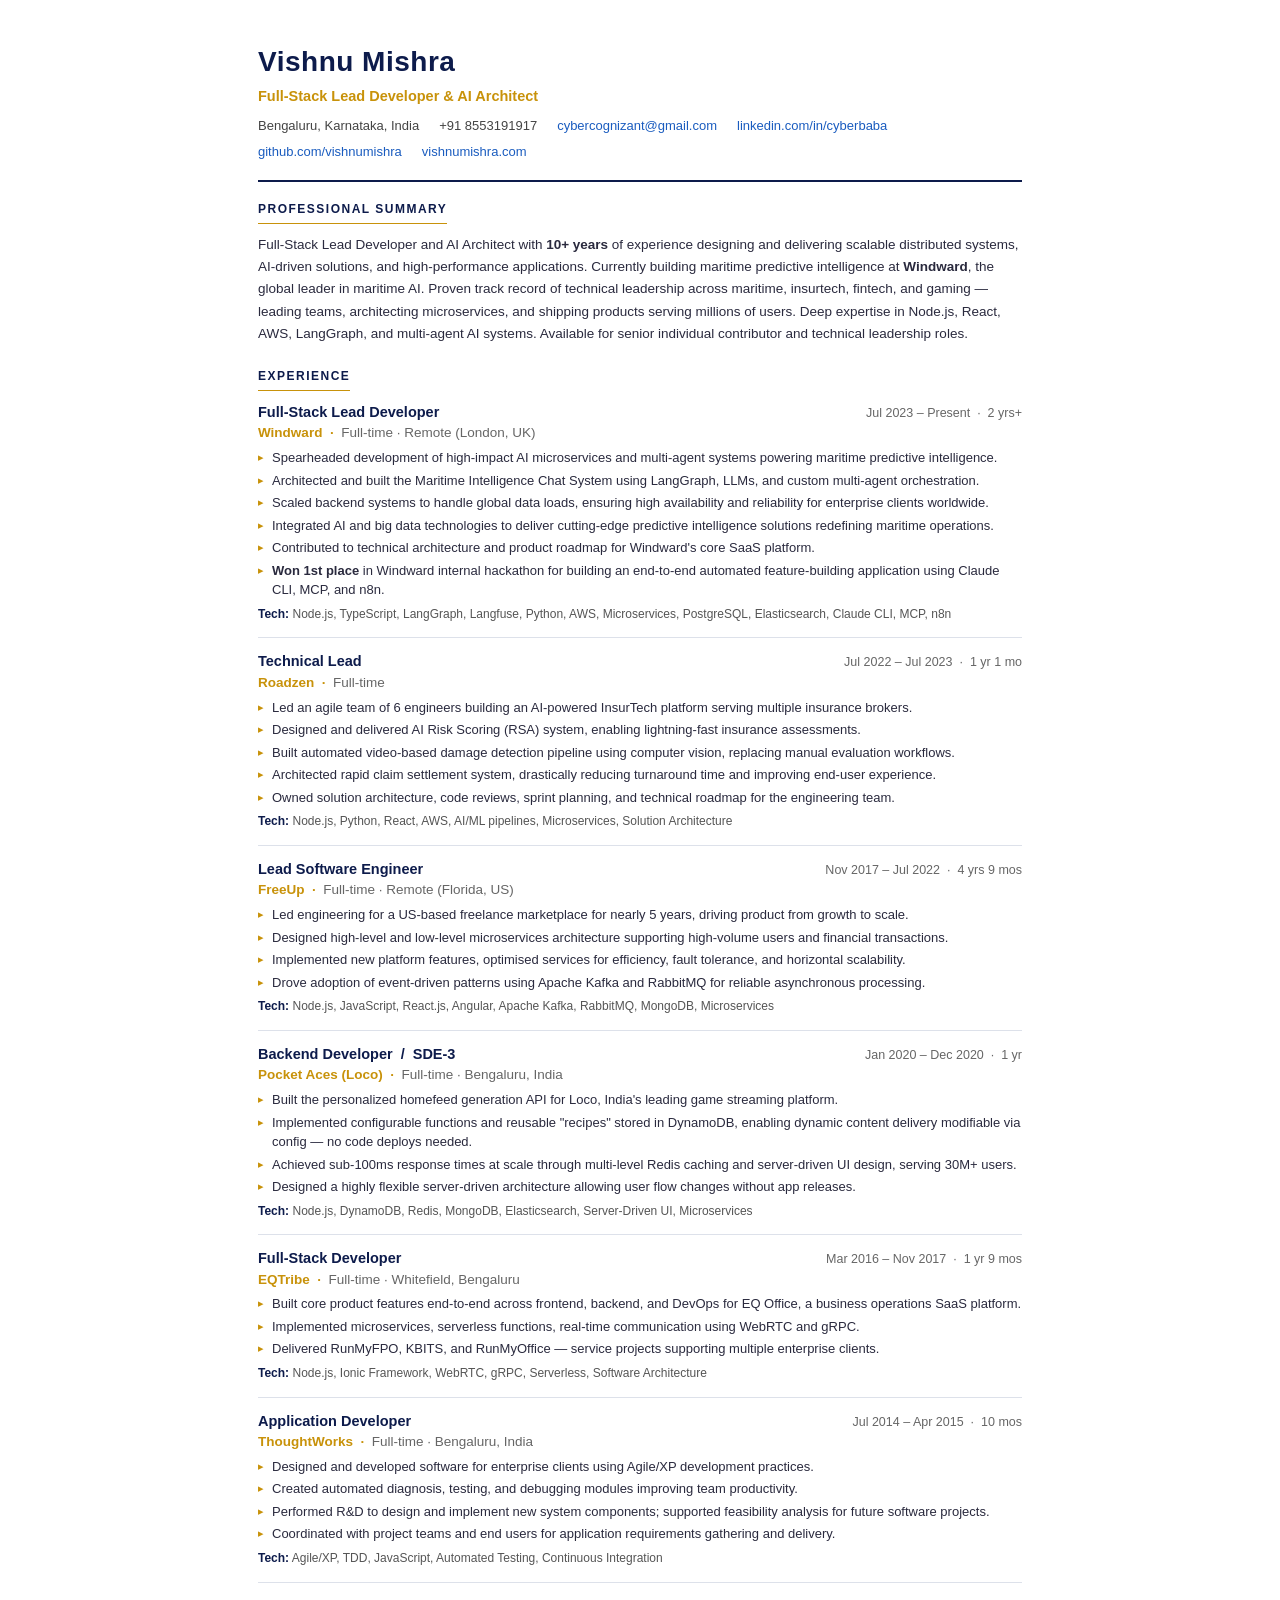
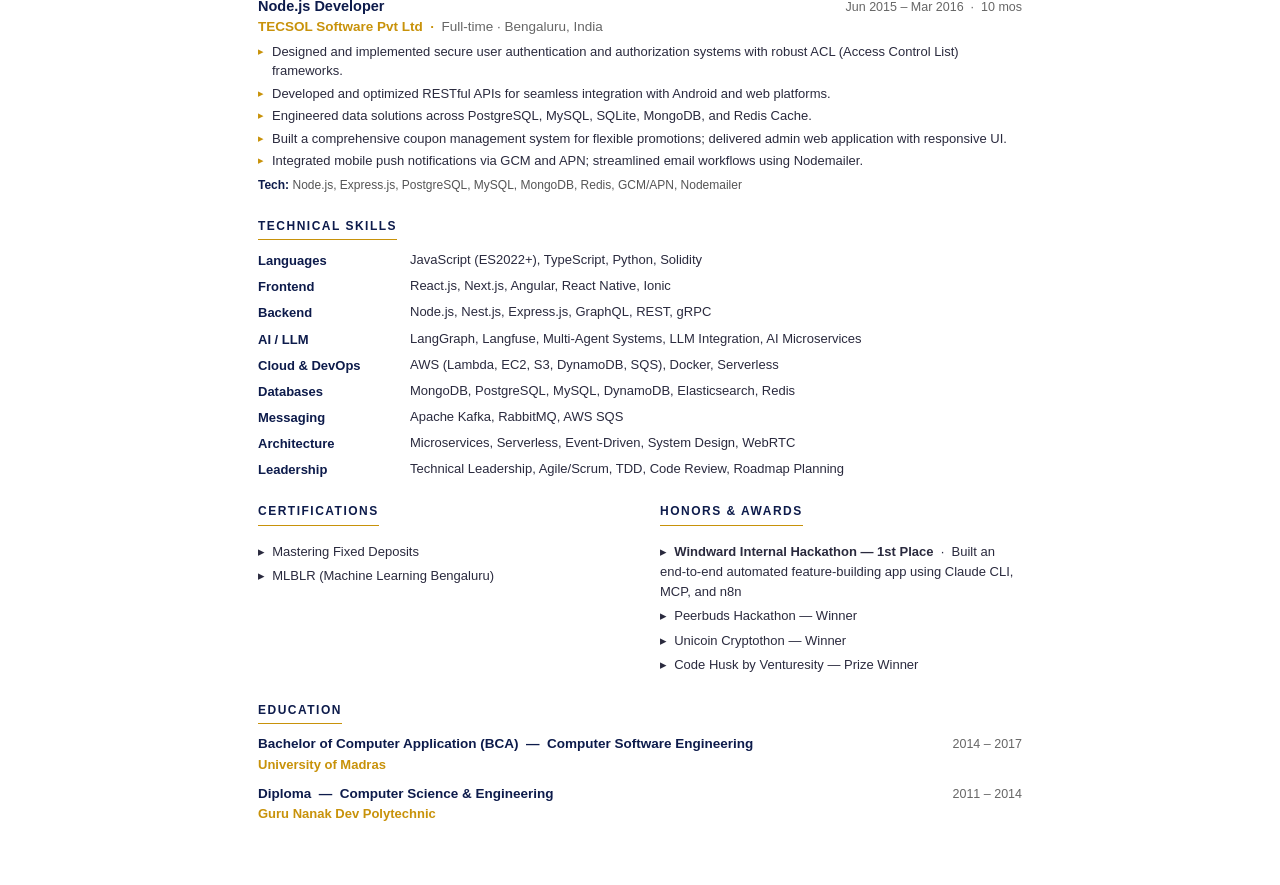
==== resume.html @ 19bc2161 "feat: add Windward hackathon 1st place win — Claude CLI, MCP, n8n" ====
<!DOCTYPE html>
<html lang="en">
<head>
  <meta charset="UTF-8" />
  <meta name="viewport" content="width=device-width, initial-scale=1.0" />
  <title>Vishnu Mishra — Resume</title>
  <style>
    *, *::before, *::after { box-sizing: border-box; margin: 0; padding: 0; }

    body {
      font-family: 'Segoe UI', Arial, sans-serif;
      font-size: 14px;
      line-height: 1.55;
      color: #1a1a2e;
      background: #fff;
      max-width: 860px;
      margin: 0 auto;
      padding: 40px 48px;
    }

    /* ── HEADER ── */
    .header { margin-bottom: 18px; }
    .header h1 {
      font-size: 28px;
      font-weight: 700;
      letter-spacing: 0.5px;
      color: #0d1b4b;
      margin-bottom: 2px;
    }
    .header .tagline {
      font-size: 14.5px;
      color: #c8920a;
      font-weight: 600;
      margin-bottom: 8px;
    }
    .contact-row {
      display: flex;
      flex-wrap: wrap;
      gap: 6px 20px;
      font-size: 13px;
      color: #444;
    }
    .contact-row a { color: #1a5cbf; text-decoration: none; }
    .contact-row a:hover { text-decoration: underline; }

    /* ── DIVIDER ── */
    .divider {
      border: none;
      border-top: 2px solid #0d1b4b;
      margin: 14px 0 16px;
    }
    .divider-thin {
      border: none;
      border-top: 1px solid #dde1ea;
      margin: 12px 0;
    }

    /* ── SECTION ── */
    .section { margin-bottom: 20px; }
    .section-title {
      font-size: 12px;
      font-weight: 700;
      letter-spacing: 1.5px;
      text-transform: uppercase;
      color: #0d1b4b;
      margin-bottom: 10px;
      padding-bottom: 4px;
      border-bottom: 1.5px solid #c8920a;
      display: inline-block;
    }

    /* ── SUMMARY ── */
    .summary p {
      font-size: 13.5px;
      color: #2a2a3e;
      line-height: 1.65;
    }

    /* ── EXPERIENCE ENTRY ── */
    .entry { margin-bottom: 14px; }
    .entry-header {
      display: flex;
      justify-content: space-between;
      align-items: baseline;
      flex-wrap: wrap;
      gap: 4px;
    }
    .entry-title {
      font-size: 14.5px;
      font-weight: 700;
      color: #0d1b4b;
    }
    .entry-company {
      font-size: 13.5px;
      font-weight: 600;
      color: #c8920a;
    }
    .entry-meta {
      font-size: 12.5px;
      color: #666;
      white-space: nowrap;
    }
    .entry-location {
      font-size: 12.5px;
      color: #888;
      margin-bottom: 5px;
    }
    .entry ul {
      list-style: none;
      padding-left: 0;
      margin-top: 4px;
    }
    .entry ul li {
      font-size: 13px;
      color: #2a2a3e;
      padding-left: 14px;
      position: relative;
      margin-bottom: 3px;
      line-height: 1.5;
    }
    .entry ul li::before {
      content: '▸';
      position: absolute;
      left: 0;
      color: #c8920a;
      font-size: 11px;
      top: 1px;
    }
    .entry .tech-tags {
      margin-top: 5px;
      font-size: 12px;
      color: #555;
    }
    .entry .tech-tags strong { color: #0d1b4b; }

    /* ── SKILLS ── */
    .skills-grid {
      display: grid;
      grid-template-columns: 140px 1fr;
      gap: 5px 12px;
      font-size: 13px;
    }
    .skill-cat {
      font-weight: 700;
      color: #0d1b4b;
      padding-top: 1px;
    }
    .skill-val { color: #2a2a3e; }

    /* ── EDUCATION ── */
    .edu-entry {
      display: flex;
      justify-content: space-between;
      align-items: baseline;
      flex-wrap: wrap;
      gap: 4px;
      margin-bottom: 8px;
    }
    .edu-degree {
      font-size: 13.5px;
      font-weight: 700;
      color: #0d1b4b;
    }
    .edu-school {
      font-size: 13px;
      color: #c8920a;
      font-weight: 600;
    }
    .edu-years {
      font-size: 12.5px;
      color: #666;
      white-space: nowrap;
    }

    /* ── PRINT ── */
    @media print {
      body { padding: 20px 28px; font-size: 12.5px; }
      .header h1 { font-size: 24px; }
      a { color: inherit !important; text-decoration: none !important; }
      .section { margin-bottom: 16px; }
    }

    @page {
      size: A4;
      margin: 16mm 18mm;
    }
  </style>
</head>
<body>

  <!-- HEADER -->
  <div class="header">
    <h1>Vishnu Mishra</h1>
    <div class="tagline">Full-Stack Lead Developer &amp; AI Architect</div>
    <div class="contact-row">
      <span>Bengaluru, Karnataka, India</span>
      <span>+91 8553191917</span>
      <a href="mailto:cybercognizant@gmail.com">cybercognizant@gmail.com</a>
      <a href="https://www.linkedin.com/in/cyberbaba" target="_blank">linkedin.com/in/cyberbaba</a>
      <a href="https://github.com/vishnumishra" target="_blank">github.com/vishnumishra</a>
      <a href="https://www.vishnumishra.com" target="_blank">vishnumishra.com</a>
    </div>
  </div>

  <hr class="divider" />

  <!-- SUMMARY -->
  <div class="section summary">
    <div class="section-title">Professional Summary</div>
    <p>
      Full-Stack Lead Developer and AI Architect with <strong>10+ years</strong> of experience designing and delivering scalable distributed systems, AI-driven solutions, and high-performance applications. Currently building maritime predictive intelligence at <strong>Windward</strong>, the global leader in maritime AI. Proven track record of technical leadership across maritime, insurtech, fintech, and gaming — leading teams, architecting microservices, and shipping products serving millions of users. Deep expertise in Node.js, React, AWS, LangGraph, and multi-agent AI systems. Available for senior individual contributor and technical leadership roles.
    </p>
  </div>

  <!-- EXPERIENCE -->
  <div class="section">
    <div class="section-title">Experience</div>

    <!-- Windward -->
    <div class="entry">
      <div class="entry-header">
        <span class="entry-title">Full-Stack Lead Developer</span>
        <span class="entry-meta">Jul 2023 – Present &nbsp;·&nbsp; 2 yrs+</span>
      </div>
      <div class="entry-company">Windward &nbsp;·&nbsp; <span style="font-weight:400;color:#666;">Full-time · Remote (London, UK)</span></div>
      <ul>
        <li>Spearheaded development of high-impact AI microservices and multi-agent systems powering maritime predictive intelligence.</li>
        <li>Architected and built the Maritime Intelligence Chat System using LangGraph, LLMs, and custom multi-agent orchestration.</li>
        <li>Scaled backend systems to handle global data loads, ensuring high availability and reliability for enterprise clients worldwide.</li>
        <li>Integrated AI and big data technologies to deliver cutting-edge predictive intelligence solutions redefining maritime operations.</li>
        <li>Contributed to technical architecture and product roadmap for Windward's core SaaS platform.</li>
        <li><strong>Won 1st place</strong> in Windward internal hackathon for building an end-to-end automated feature-building application using Claude CLI, MCP, and n8n.</li>
      </ul>
      <div class="tech-tags"><strong>Tech:</strong> Node.js, TypeScript, LangGraph, Langfuse, Python, AWS, Microservices, PostgreSQL, Elasticsearch, Claude CLI, MCP, n8n</div>
    </div>

    <hr class="divider-thin" />

    <!-- Roadzen -->
    <div class="entry">
      <div class="entry-header">
        <span class="entry-title">Technical Lead</span>
        <span class="entry-meta">Jul 2022 – Jul 2023 &nbsp;·&nbsp; 1 yr 1 mo</span>
      </div>
      <div class="entry-company">Roadzen &nbsp;·&nbsp; <span style="font-weight:400;color:#666;">Full-time</span></div>
      <ul>
        <li>Led an agile team of 6 engineers building an AI-powered InsurTech platform serving multiple insurance brokers.</li>
        <li>Designed and delivered AI Risk Scoring (RSA) system, enabling lightning-fast insurance assessments.</li>
        <li>Built automated video-based damage detection pipeline using computer vision, replacing manual evaluation workflows.</li>
        <li>Architected rapid claim settlement system, drastically reducing turnaround time and improving end-user experience.</li>
        <li>Owned solution architecture, code reviews, sprint planning, and technical roadmap for the engineering team.</li>
      </ul>
      <div class="tech-tags"><strong>Tech:</strong> Node.js, Python, React, AWS, AI/ML pipelines, Microservices, Solution Architecture</div>
    </div>

    <hr class="divider-thin" />

    <!-- FreeUp -->
    <div class="entry">
      <div class="entry-header">
        <span class="entry-title">Lead Software Engineer</span>
        <span class="entry-meta">Nov 2017 – Jul 2022 &nbsp;·&nbsp; 4 yrs 9 mos</span>
      </div>
      <div class="entry-company">FreeUp &nbsp;·&nbsp; <span style="font-weight:400;color:#666;">Full-time · Remote (Florida, US)</span></div>
      <ul>
        <li>Led engineering for a US-based freelance marketplace for nearly 5 years, driving product from growth to scale.</li>
        <li>Designed high-level and low-level microservices architecture supporting high-volume users and financial transactions.</li>
        <li>Implemented new platform features, optimised services for efficiency, fault tolerance, and horizontal scalability.</li>
        <li>Drove adoption of event-driven patterns using Apache Kafka and RabbitMQ for reliable asynchronous processing.</li>
      </ul>
      <div class="tech-tags"><strong>Tech:</strong> Node.js, JavaScript, React.js, Angular, Apache Kafka, RabbitMQ, MongoDB, Microservices</div>
    </div>

    <hr class="divider-thin" />

    <!-- Pocket Aces -->
    <div class="entry">
      <div class="entry-header">
        <span class="entry-title">Backend Developer &nbsp;/&nbsp; SDE-3</span>
        <span class="entry-meta">Jan 2020 – Dec 2020 &nbsp;·&nbsp; 1 yr</span>
      </div>
      <div class="entry-company">Pocket Aces (Loco) &nbsp;·&nbsp; <span style="font-weight:400;color:#666;">Full-time · Bengaluru, India</span></div>
      <ul>
        <li>Built the personalized homefeed generation API for Loco, India's leading game streaming platform.</li>
        <li>Implemented configurable functions and reusable "recipes" stored in DynamoDB, enabling dynamic content delivery modifiable via config — no code deploys needed.</li>
        <li>Achieved sub-100ms response times at scale through multi-level Redis caching and server-driven UI design, serving 30M+ users.</li>
        <li>Designed a highly flexible server-driven architecture allowing user flow changes without app releases.</li>
      </ul>
      <div class="tech-tags"><strong>Tech:</strong> Node.js, DynamoDB, Redis, MongoDB, Elasticsearch, Server-Driven UI, Microservices</div>
    </div>

    <hr class="divider-thin" />

    <!-- EQTribe -->
    <div class="entry">
      <div class="entry-header">
        <span class="entry-title">Full-Stack Developer</span>
        <span class="entry-meta">Mar 2016 – Nov 2017 &nbsp;·&nbsp; 1 yr 9 mos</span>
      </div>
      <div class="entry-company">EQTribe &nbsp;·&nbsp; <span style="font-weight:400;color:#666;">Full-time · Whitefield, Bengaluru</span></div>
      <ul>
        <li>Built core product features end-to-end across frontend, backend, and DevOps for EQ Office, a business operations SaaS platform.</li>
        <li>Implemented microservices, serverless functions, real-time communication using WebRTC and gRPC.</li>
        <li>Delivered RunMyFPO, KBITS, and RunMyOffice — service projects supporting multiple enterprise clients.</li>
      </ul>
      <div class="tech-tags"><strong>Tech:</strong> Node.js, Ionic Framework, WebRTC, gRPC, Serverless, Software Architecture</div>
    </div>

    <hr class="divider-thin" />

    <!-- ThoughtWorks -->
    <div class="entry">
      <div class="entry-header">
        <span class="entry-title">Application Developer</span>
        <span class="entry-meta">Jul 2014 – Apr 2015 &nbsp;·&nbsp; 10 mos</span>
      </div>
      <div class="entry-company">ThoughtWorks &nbsp;·&nbsp; <span style="font-weight:400;color:#666;">Full-time · Bengaluru, India</span></div>
      <ul>
        <li>Designed and developed software for enterprise clients using Agile/XP development practices.</li>
        <li>Created automated diagnosis, testing, and debugging modules improving team productivity.</li>
        <li>Performed R&amp;D to design and implement new system components; supported feasibility analysis for future software projects.</li>
        <li>Coordinated with project teams and end users for application requirements gathering and delivery.</li>
      </ul>
      <div class="tech-tags"><strong>Tech:</strong> Agile/XP, TDD, JavaScript, Automated Testing, Continuous Integration</div>
    </div>

    <hr class="divider-thin" />

    <!-- TECSOL -->
    <div class="entry">
      <div class="entry-header">
        <span class="entry-title">Node.js Developer</span>
        <span class="entry-meta">Jun 2015 – Mar 2016 &nbsp;·&nbsp; 10 mos</span>
      </div>
      <div class="entry-company">TECSOL Software Pvt Ltd &nbsp;·&nbsp; <span style="font-weight:400;color:#666;">Full-time · Bengaluru, India</span></div>
      <ul>
        <li>Designed and implemented secure user authentication and authorization systems with robust ACL (Access Control List) frameworks.</li>
        <li>Developed and optimized RESTful APIs for seamless integration with Android and web platforms.</li>
        <li>Engineered data solutions across PostgreSQL, MySQL, SQLite, MongoDB, and Redis Cache.</li>
        <li>Built a comprehensive coupon management system for flexible promotions; delivered admin web application with responsive UI.</li>
        <li>Integrated mobile push notifications via GCM and APN; streamlined email workflows using Nodemailer.</li>
      </ul>
      <div class="tech-tags"><strong>Tech:</strong> Node.js, Express.js, PostgreSQL, MySQL, MongoDB, Redis, GCM/APN, Nodemailer</div>
    </div>

  </div>

  <!-- SKILLS -->
  <div class="section">
    <div class="section-title">Technical Skills</div>
    <div class="skills-grid">
      <span class="skill-cat">Languages</span>
      <span class="skill-val">JavaScript (ES2022+), TypeScript, Python, Solidity</span>

      <span class="skill-cat">Frontend</span>
      <span class="skill-val">React.js, Next.js, Angular, React Native, Ionic</span>

      <span class="skill-cat">Backend</span>
      <span class="skill-val">Node.js, Nest.js, Express.js, GraphQL, REST, gRPC</span>

      <span class="skill-cat">AI / LLM</span>
      <span class="skill-val">LangGraph, Langfuse, Multi-Agent Systems, LLM Integration, AI Microservices</span>

      <span class="skill-cat">Cloud &amp; DevOps</span>
      <span class="skill-val">AWS (Lambda, EC2, S3, DynamoDB, SQS), Docker, Serverless</span>

      <span class="skill-cat">Databases</span>
      <span class="skill-val">MongoDB, PostgreSQL, MySQL, DynamoDB, Elasticsearch, Redis</span>

      <span class="skill-cat">Messaging</span>
      <span class="skill-val">Apache Kafka, RabbitMQ, AWS SQS</span>

      <span class="skill-cat">Architecture</span>
      <span class="skill-val">Microservices, Serverless, Event-Driven, System Design, WebRTC</span>

      <span class="skill-cat">Leadership</span>
      <span class="skill-val">Technical Leadership, Agile/Scrum, TDD, Code Review, Roadmap Planning</span>
    </div>
  </div>

  <!-- CERTIFICATIONS & AWARDS -->
  <div class="section">
    <div style="display:grid;grid-template-columns:1fr 1fr;gap:0 40px;">
      <div>
        <div class="section-title">Certifications</div>
        <ul style="list-style:none;padding:0;font-size:13px;color:#2a2a3e;margin-top:6px;">
          <li style="margin-bottom:4px;">▸ &nbsp;Mastering Fixed Deposits</li>
          <li style="margin-bottom:4px;">▸ &nbsp;MLBLR (Machine Learning Bengaluru)</li>
        </ul>
      </div>
      <div>
        <div class="section-title">Honors &amp; Awards</div>
        <ul style="list-style:none;padding:0;font-size:13px;color:#2a2a3e;margin-top:6px;">
          <li style="margin-bottom:4px;">▸ &nbsp;<strong>Windward Internal Hackathon — 1st Place</strong> &nbsp;·&nbsp; Built an end-to-end automated feature-building app using Claude CLI, MCP, and n8n</li>
          <li style="margin-bottom:4px;">▸ &nbsp;Peerbuds Hackathon — Winner</li>
          <li style="margin-bottom:4px;">▸ &nbsp;Unicoin Cryptothon — Winner</li>
          <li style="margin-bottom:4px;">▸ &nbsp;Code Husk by Venturesity — Prize Winner</li>
        </ul>
      </div>
    </div>
  </div>

  <!-- EDUCATION -->
  <div class="section">
    <div class="section-title">Education</div>

    <div class="edu-entry">
      <div>
        <div class="edu-degree">Bachelor of Computer Application (BCA) &nbsp;—&nbsp; Computer Software Engineering</div>
        <div class="edu-school">University of Madras</div>
      </div>
      <div class="edu-years">2014 – 2017</div>
    </div>

    <div class="edu-entry">
      <div>
        <div class="edu-degree">Diploma &nbsp;—&nbsp; Computer Science &amp; Engineering</div>
        <div class="edu-school">Guru Nanak Dev Polytechnic</div>
      </div>
      <div class="edu-years">2011 – 2014</div>
    </div>
  </div>

</body>
</html>
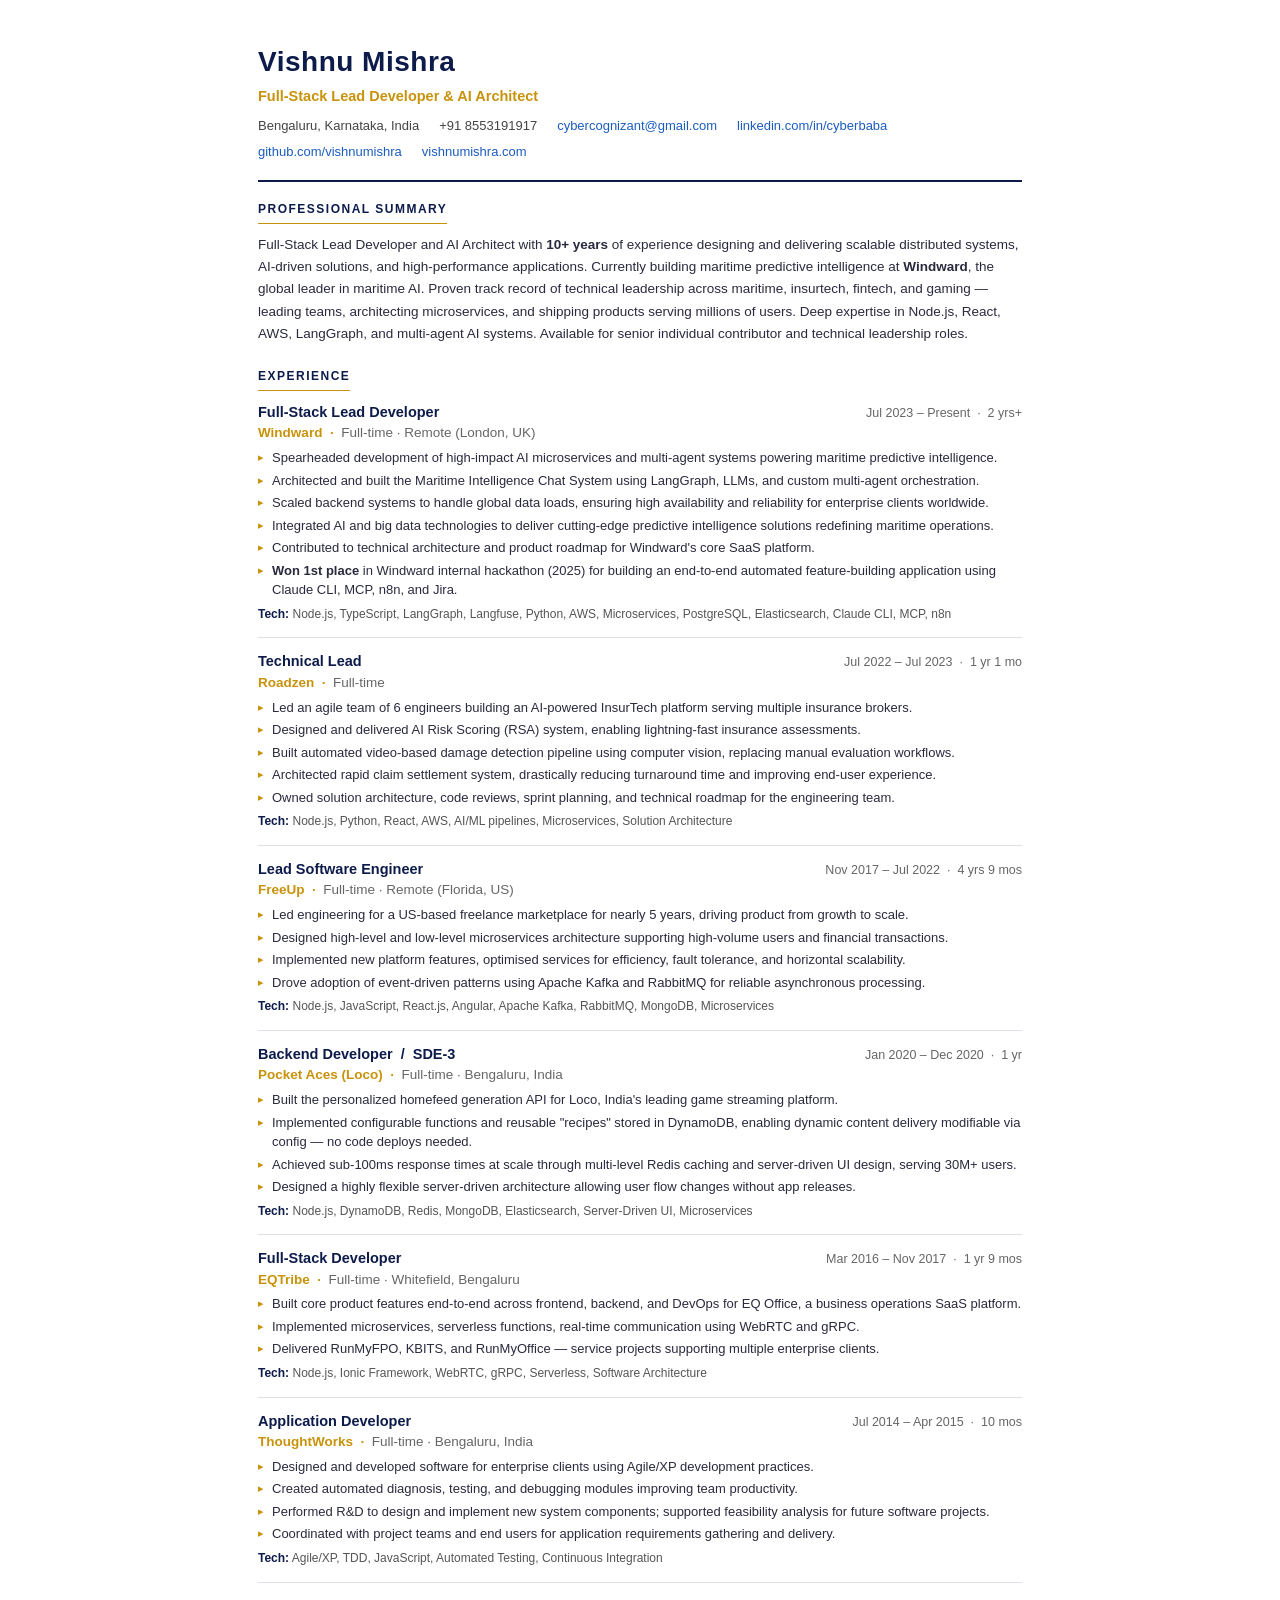
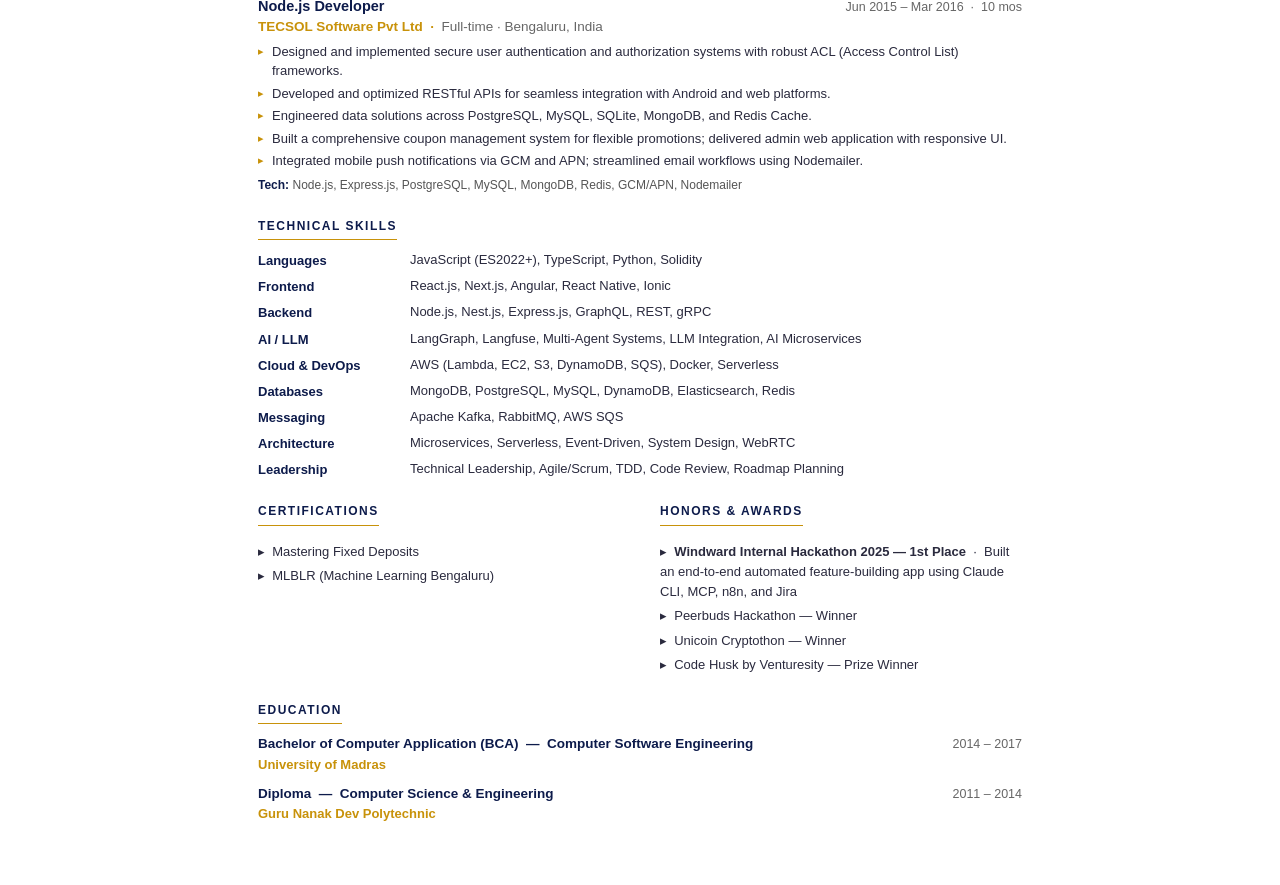
==== commit 5cac4984: "fix: add year 2025 and Jira to Windward hackathon achievement" ====
--- a/resume.html
+++ b/resume.html
@@ -229,7 +229,7 @@
         <li>Scaled backend systems to handle global data loads, ensuring high availability and reliability for enterprise clients worldwide.</li>
         <li>Integrated AI and big data technologies to deliver cutting-edge predictive intelligence solutions redefining maritime operations.</li>
         <li>Contributed to technical architecture and product roadmap for Windward's core SaaS platform.</li>
-        <li><strong>Won 1st place</strong> in Windward internal hackathon for building an end-to-end automated feature-building application using Claude CLI, MCP, and n8n.</li>
+        <li><strong>Won 1st place</strong> in Windward internal hackathon (2025) for building an end-to-end automated feature-building application using Claude CLI, MCP, n8n, and Jira.</li>
       </ul>
       <div class="tech-tags"><strong>Tech:</strong> Node.js, TypeScript, LangGraph, Langfuse, Python, AWS, Microservices, PostgreSQL, Elasticsearch, Claude CLI, MCP, n8n</div>
     </div>
@@ -391,7 +391,7 @@
       <div>
         <div class="section-title">Honors &amp; Awards</div>
         <ul style="list-style:none;padding:0;font-size:13px;color:#2a2a3e;margin-top:6px;">
-          <li style="margin-bottom:4px;">▸ &nbsp;<strong>Windward Internal Hackathon — 1st Place</strong> &nbsp;·&nbsp; Built an end-to-end automated feature-building app using Claude CLI, MCP, and n8n</li>
+          <li style="margin-bottom:4px;">▸ &nbsp;<strong>Windward Internal Hackathon 2025 — 1st Place</strong> &nbsp;·&nbsp; Built an end-to-end automated feature-building app using Claude CLI, MCP, n8n, and Jira</li>
           <li style="margin-bottom:4px;">▸ &nbsp;Peerbuds Hackathon — Winner</li>
           <li style="margin-bottom:4px;">▸ &nbsp;Unicoin Cryptothon — Winner</li>
           <li style="margin-bottom:4px;">▸ &nbsp;Code Husk by Venturesity — Prize Winner</li>
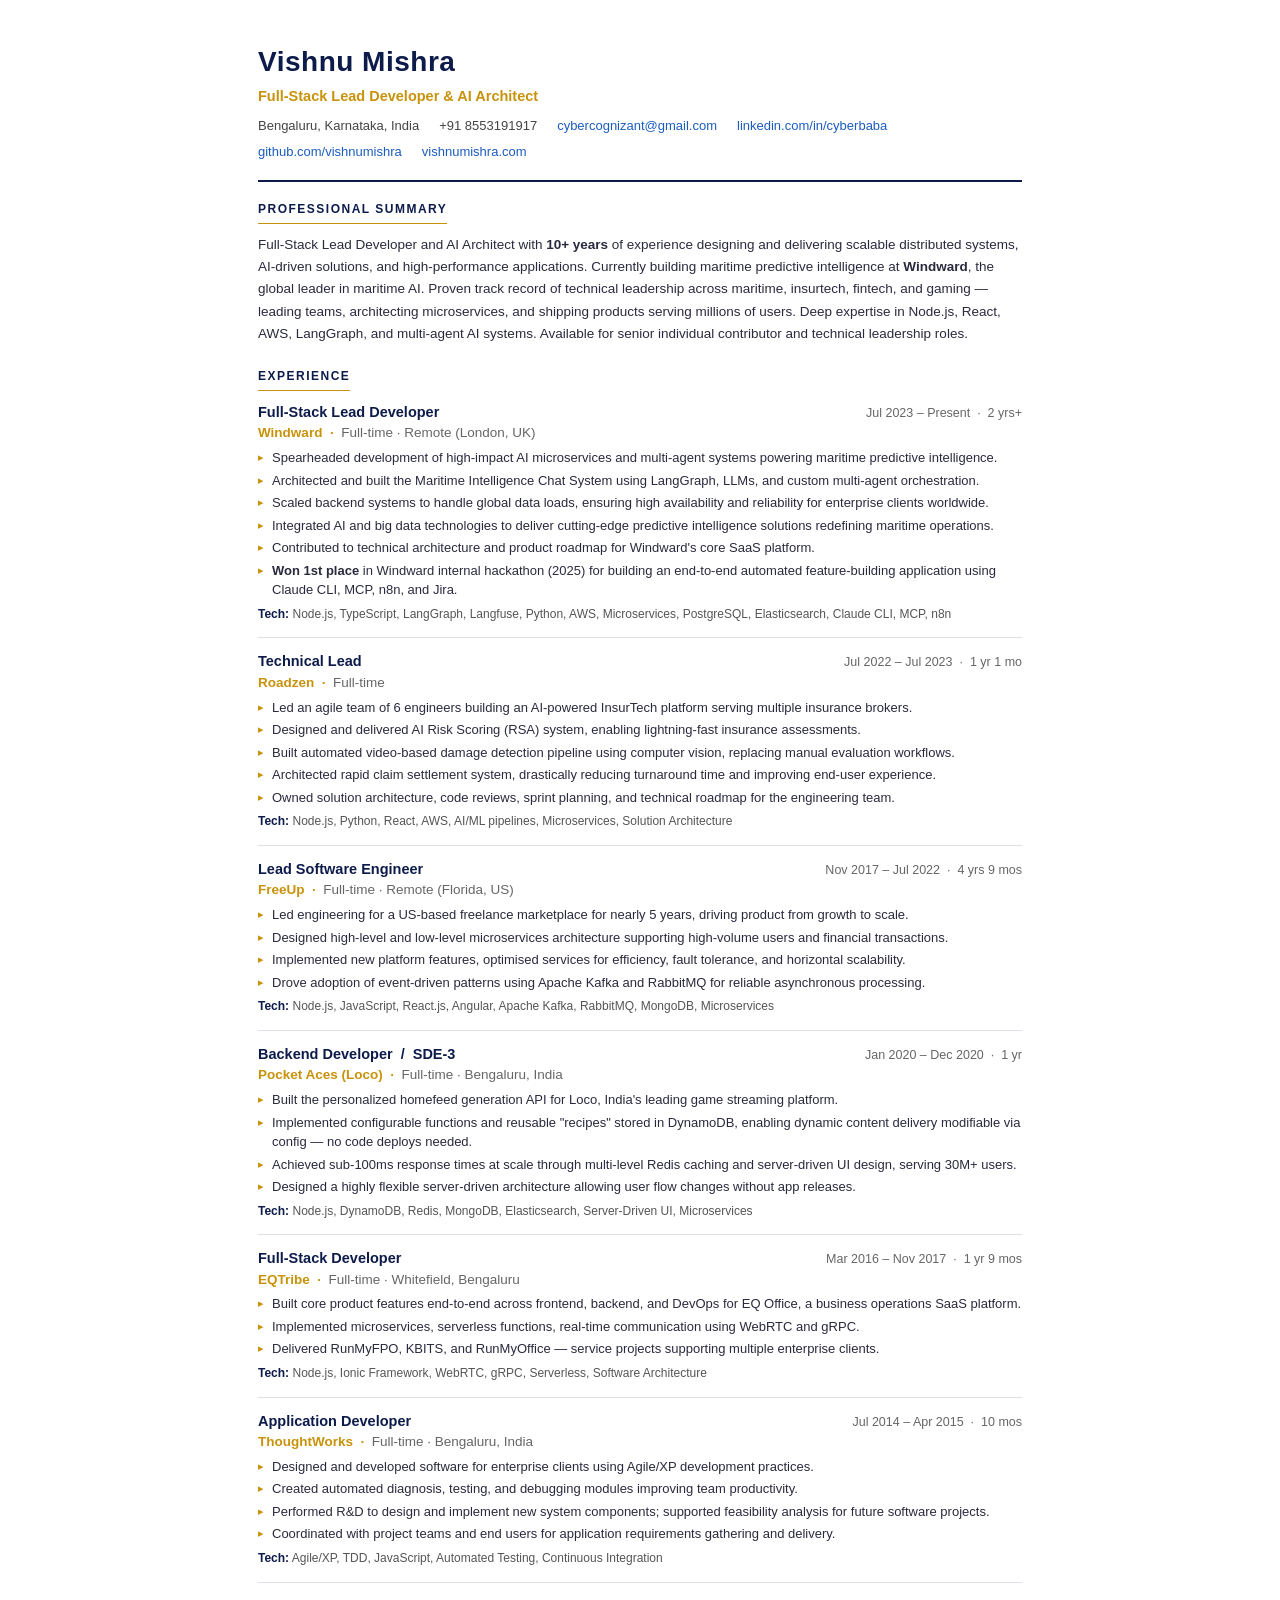
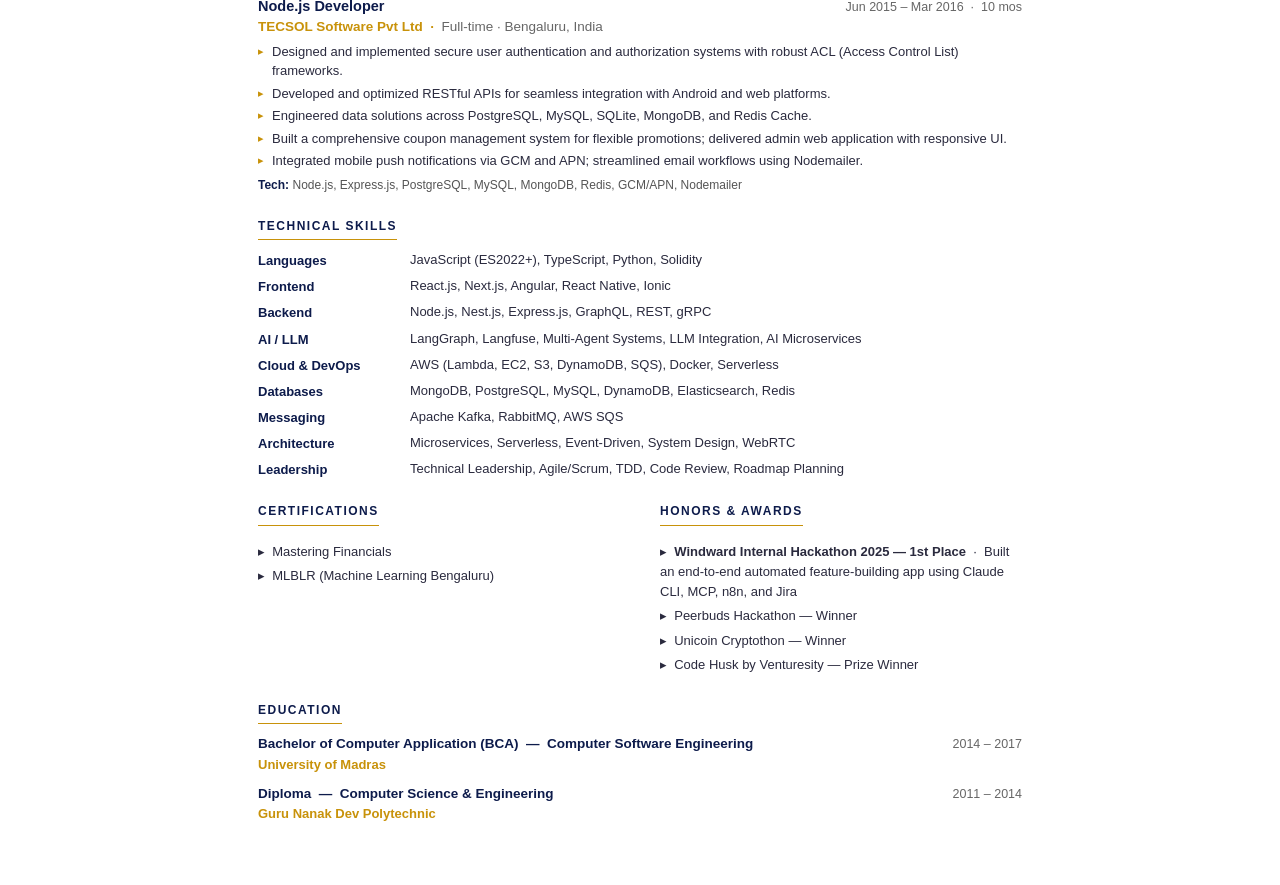
==== commit 376496b7: "fix: rename certification to Mastering Financials" ====
--- a/resume.html
+++ b/resume.html
@@ -384,7 +384,7 @@
       <div>
         <div class="section-title">Certifications</div>
         <ul style="list-style:none;padding:0;font-size:13px;color:#2a2a3e;margin-top:6px;">
-          <li style="margin-bottom:4px;">▸ &nbsp;Mastering Fixed Deposits</li>
+          <li style="margin-bottom:4px;">▸ &nbsp;Mastering Financials</li>
           <li style="margin-bottom:4px;">▸ &nbsp;MLBLR (Machine Learning Bengaluru)</li>
         </ul>
       </div>
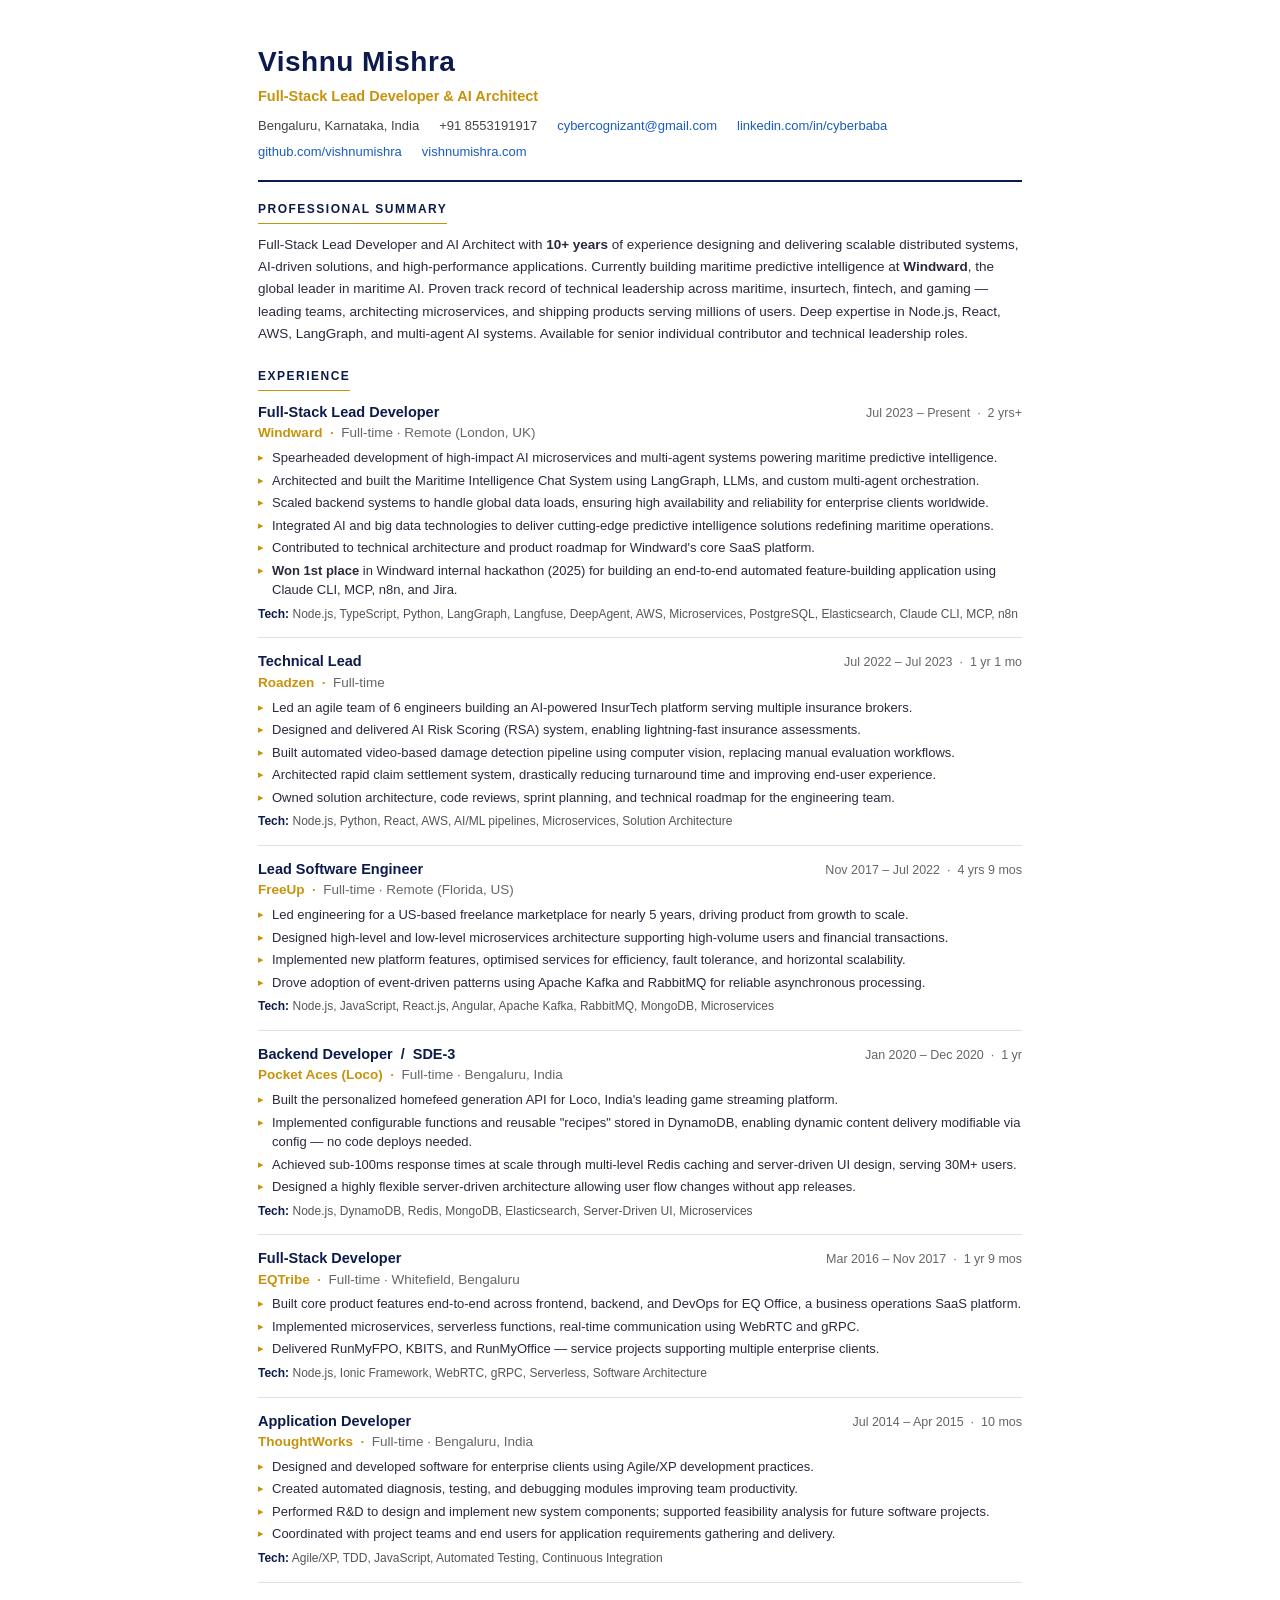
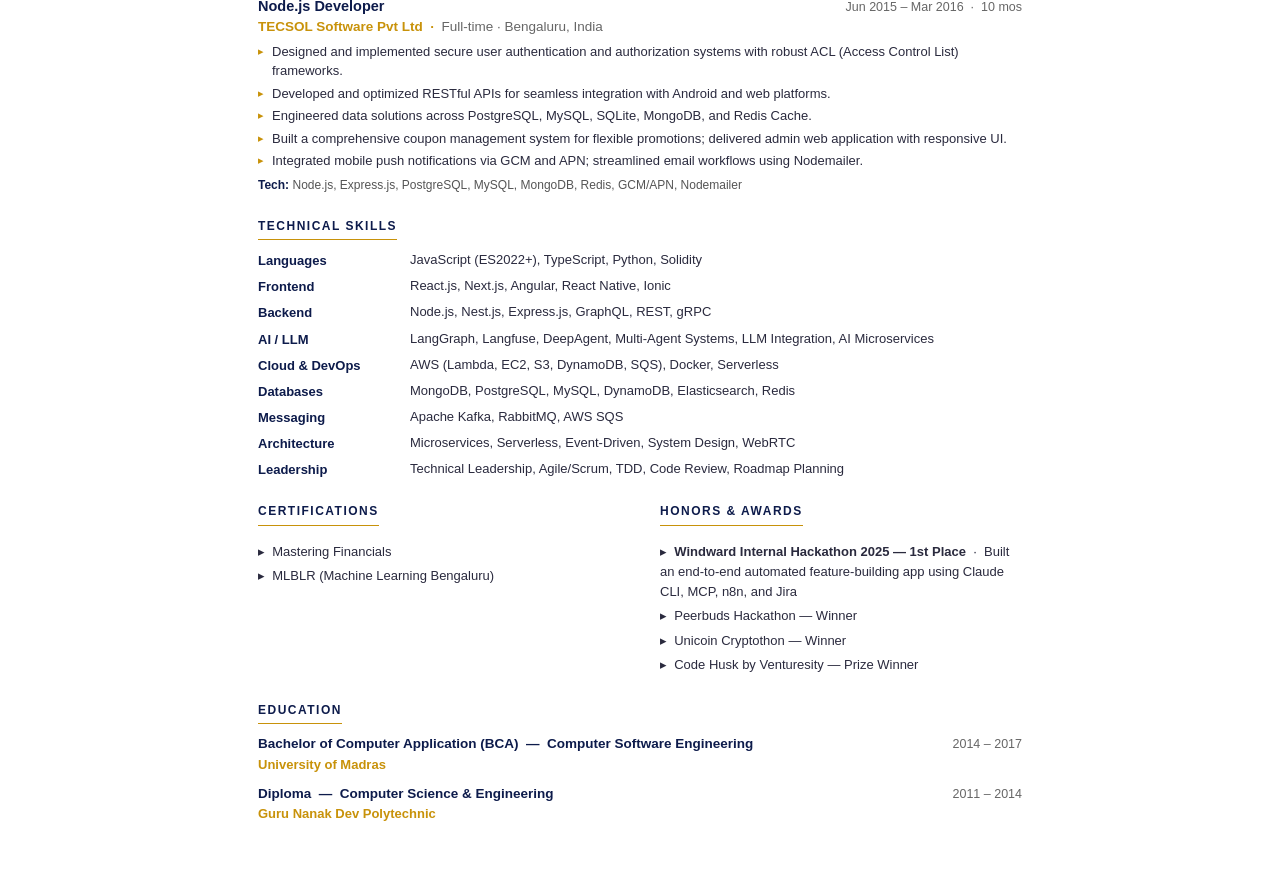
==== commit 563f9cba: "feat: add Python/DeepAgent to Windward, tighten print CSS to 2-page PDF" ====
--- a/resume.html
+++ b/resume.html
@@ -174,15 +174,38 @@
 
     /* ── PRINT ── */
     @media print {
-      body { padding: 20px 28px; font-size: 12.5px; }
-      .header h1 { font-size: 24px; }
-      a { color: inherit !important; text-decoration: none !important; }
-      .section { margin-bottom: 16px; }
+      body {
+        padding: 0;
+        font-size: 11.5px;
+        line-height: 1.38;
+        color: #000;
+      }
+      .header { margin-bottom: 10px; }
+      .header h1 { font-size: 20px; margin-bottom: 1px; }
+      .header .tagline { font-size: 12px; margin-bottom: 5px; }
+      .contact-row { font-size: 11px; gap: 4px 14px; }
+      a { color: #1a5cbf !important; text-decoration: none !important; }
+      .divider { margin: 8px 0 10px; }
+      .divider-thin { margin: 6px 0; }
+      .section { margin-bottom: 12px; }
+      .section-title { font-size: 10px; margin-bottom: 6px; }
+      .summary p { font-size: 11.5px; line-height: 1.45; }
+      .entry { margin-bottom: 8px; }
+      .entry-title { font-size: 12.5px; }
+      .entry-company { font-size: 11.5px; }
+      .entry-meta { font-size: 11px; }
+      .entry ul { margin-top: 2px; }
+      .entry ul li { font-size: 11px; margin-bottom: 1px; line-height: 1.38; padding-left: 12px; }
+      .entry .tech-tags { font-size: 10.5px; margin-top: 3px; }
+      .skills-grid { font-size: 11px; gap: 3px 10px; grid-template-columns: 120px 1fr; }
+      .edu-degree { font-size: 12px; }
+      .edu-school { font-size: 11px; }
+      .edu-years { font-size: 11px; }
     }
 
     @page {
       size: A4;
-      margin: 16mm 18mm;
+      margin: 9mm 13mm;
     }
   </style>
 </head>
@@ -231,7 +254,7 @@
         <li>Contributed to technical architecture and product roadmap for Windward's core SaaS platform.</li>
         <li><strong>Won 1st place</strong> in Windward internal hackathon (2025) for building an end-to-end automated feature-building application using Claude CLI, MCP, n8n, and Jira.</li>
       </ul>
-      <div class="tech-tags"><strong>Tech:</strong> Node.js, TypeScript, LangGraph, Langfuse, Python, AWS, Microservices, PostgreSQL, Elasticsearch, Claude CLI, MCP, n8n</div>
+      <div class="tech-tags"><strong>Tech:</strong> Node.js, TypeScript, Python, LangGraph, Langfuse, DeepAgent, AWS, Microservices, PostgreSQL, Elasticsearch, Claude CLI, MCP, n8n</div>
     </div>
 
     <hr class="divider-thin" />
@@ -359,7 +382,7 @@
       <span class="skill-val">Node.js, Nest.js, Express.js, GraphQL, REST, gRPC</span>
 
       <span class="skill-cat">AI / LLM</span>
-      <span class="skill-val">LangGraph, Langfuse, Multi-Agent Systems, LLM Integration, AI Microservices</span>
+      <span class="skill-val">LangGraph, Langfuse, DeepAgent, Multi-Agent Systems, LLM Integration, AI Microservices</span>
 
       <span class="skill-cat">Cloud &amp; DevOps</span>
       <span class="skill-val">AWS (Lambda, EC2, S3, DynamoDB, SQS), Docker, Serverless</span>
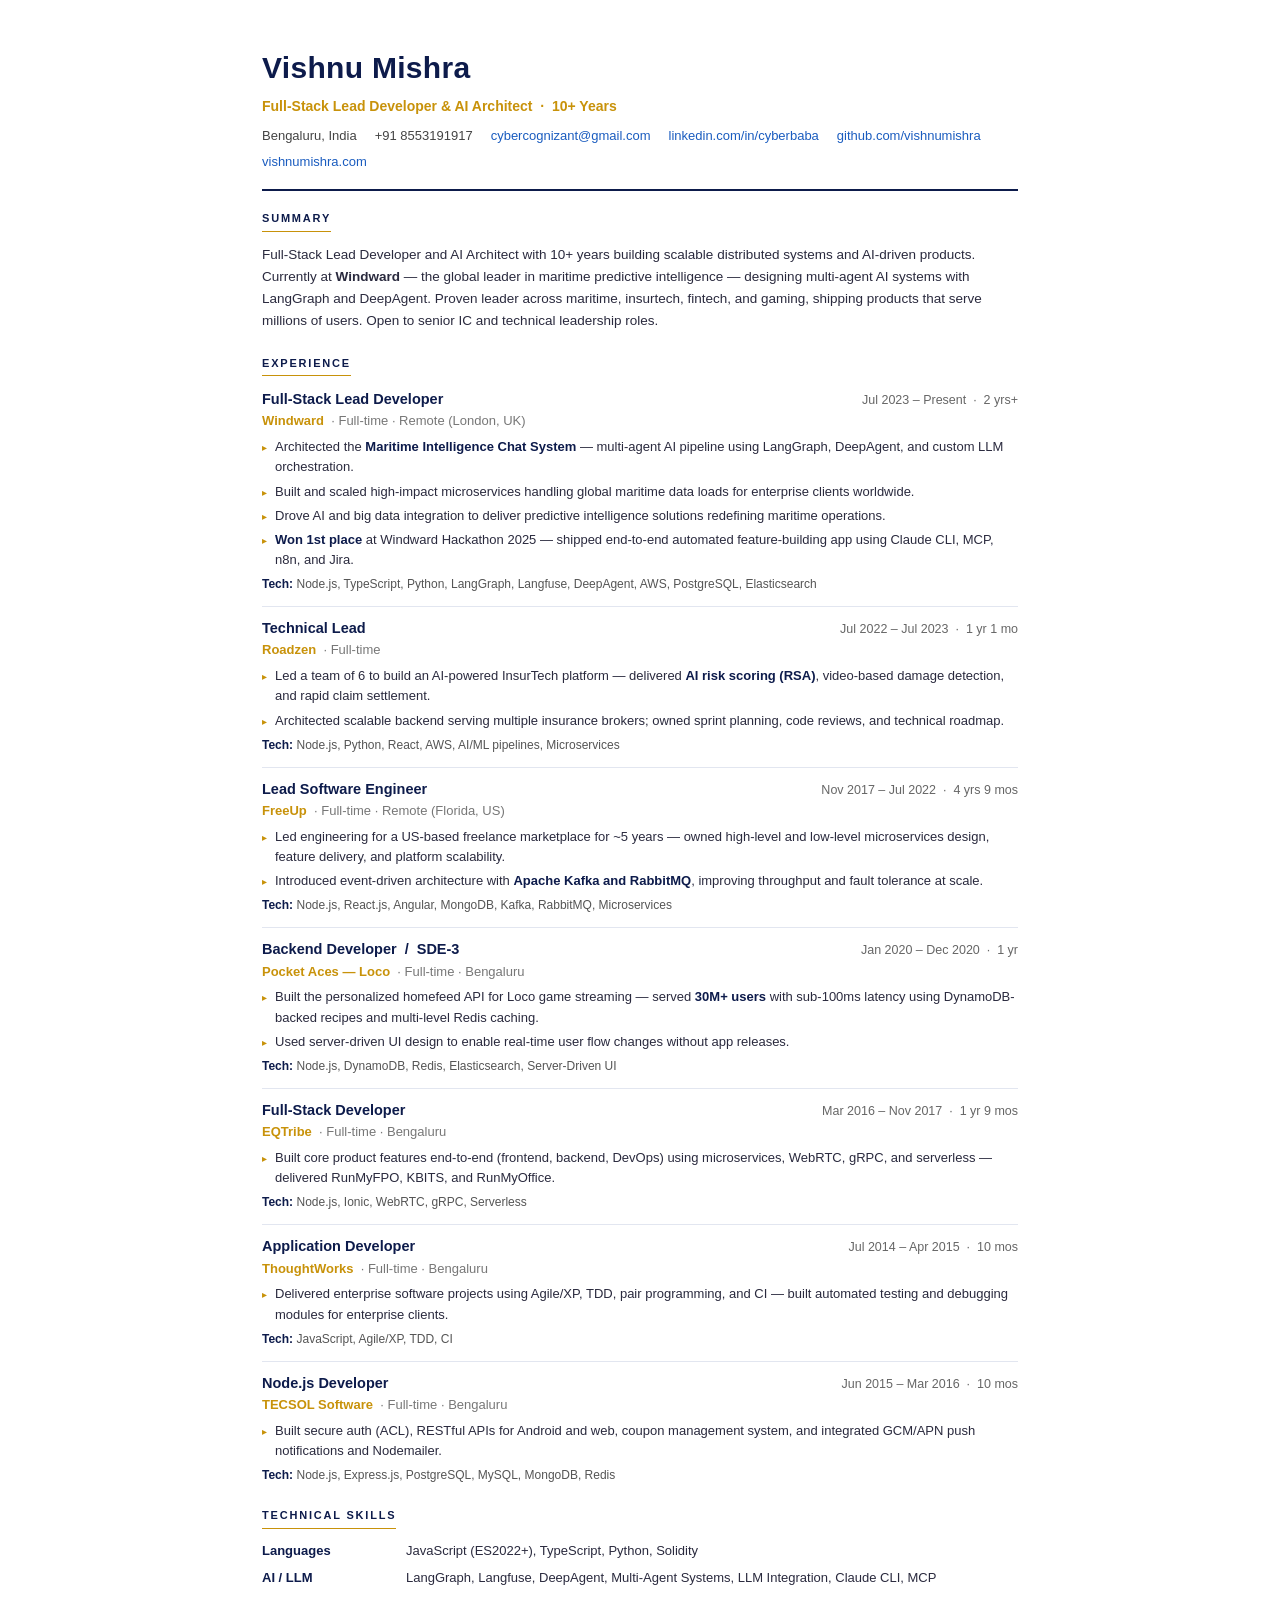
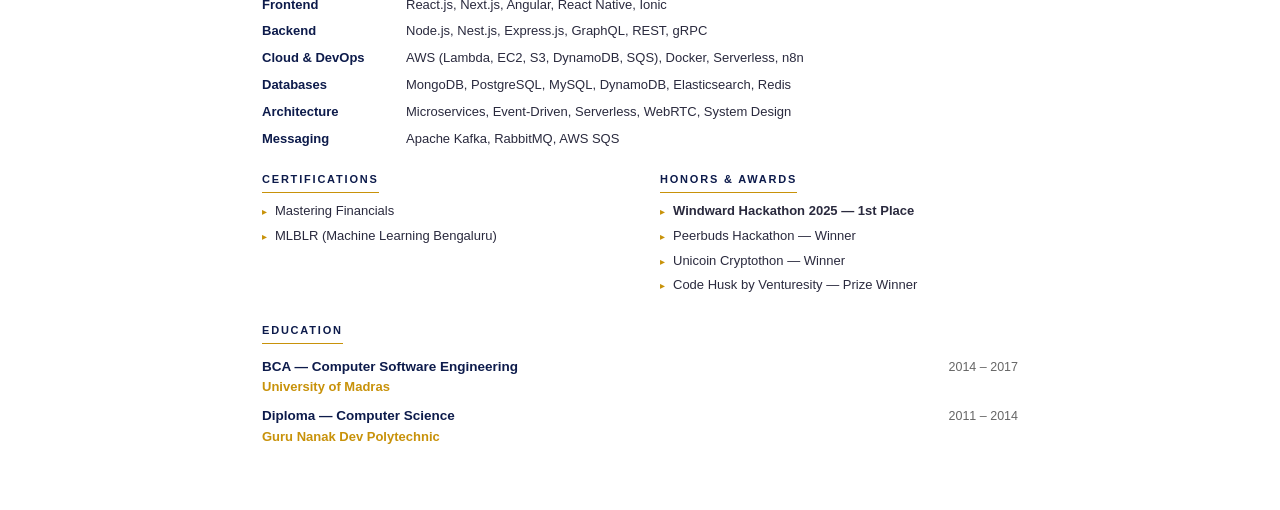
==== commit 44ae4c2e: "feat: rewrite resume with concise crisp bullets for ATS and readability" ====
--- a/resume.html
+++ b/resume.html
@@ -10,439 +10,292 @@
     body {
       font-family: 'Segoe UI', Arial, sans-serif;
       font-size: 14px;
-      line-height: 1.55;
+      line-height: 1.6;
       color: #1a1a2e;
       background: #fff;
       max-width: 860px;
       margin: 0 auto;
-      padding: 40px 48px;
+      padding: 44px 52px;
     }
 
     /* ── HEADER ── */
-    .header { margin-bottom: 18px; }
-    .header h1 {
-      font-size: 28px;
-      font-weight: 700;
-      letter-spacing: 0.5px;
-      color: #0d1b4b;
-      margin-bottom: 2px;
+    .header { margin-bottom: 16px; }
+    .header h1 { font-size: 30px; font-weight: 700; color: #0d1b4b; letter-spacing: 0.3px; margin-bottom: 3px; }
+    .header .tagline { font-size: 14px; color: #c8920a; font-weight: 600; margin-bottom: 9px; }
+    .contact-row { display: flex; flex-wrap: wrap; gap: 5px 18px; font-size: 13px; color: #444; }
+    .contact-row a { color: #1a5cbf; text-decoration: none; }
+
+    hr.rule { border: none; border-top: 2px solid #0d1b4b; margin: 13px 0 15px; }
+    hr.thin  { border: none; border-top: 1px solid #e2e6f0; margin: 10px 0; }
+
+    /* ── SECTIONS ── */
+    .section { margin-bottom: 18px; }
+    .section-title {
+      font-size: 11px; font-weight: 700; letter-spacing: 1.8px;
+      text-transform: uppercase; color: #0d1b4b;
+      border-bottom: 1.5px solid #c8920a;
+      display: inline-block; padding-bottom: 3px; margin-bottom: 12px;
     }
-    .header .tagline {
-      font-size: 14.5px;
-      color: #c8920a;
-      font-weight: 600;
-      margin-bottom: 8px;
+
+    /* ── SUMMARY ── */
+    .summary p { font-size: 13.5px; color: #2a2a3e; line-height: 1.65; }
+
+    /* ── ENTRY ── */
+    .entry { margin-bottom: 12px; }
+    .entry-top { display: flex; justify-content: space-between; align-items: baseline; flex-wrap: wrap; gap: 2px; }
+    .entry-title { font-size: 14.5px; font-weight: 700; color: #0d1b4b; }
+    .entry-date  { font-size: 12.5px; color: #666; white-space: nowrap; }
+    .entry-sub   { font-size: 13px; color: #c8920a; font-weight: 600; margin-bottom: 5px; }
+    .entry-sub span { font-weight: 400; color: #777; }
+
+    ul.bullets { list-style: none; padding: 0; margin: 0; }
+    ul.bullets li {
+      font-size: 13px; color: #2a2a3e; line-height: 1.55;
+      padding-left: 13px; position: relative; margin-bottom: 4px;
     }
-    .contact-row {
-      display: flex;
-      flex-wrap: wrap;
-      gap: 6px 20px;
-      font-size: 13px;
-      color: #444;
-    }
-    .contact-row a { color: #1a5cbf; text-decoration: none; }
-    .contact-row a:hover { text-decoration: underline; }
-
-    /* ── DIVIDER ── */
-    .divider {
-      border: none;
-      border-top: 2px solid #0d1b4b;
-      margin: 14px 0 16px;
-    }
-    .divider-thin {
-      border: none;
-      border-top: 1px solid #dde1ea;
-      margin: 12px 0;
-    }
-
-    /* ── SECTION ── */
-    .section { margin-bottom: 20px; }
-    .section-title {
-      font-size: 12px;
-      font-weight: 700;
-      letter-spacing: 1.5px;
-      text-transform: uppercase;
-      color: #0d1b4b;
-      margin-bottom: 10px;
-      padding-bottom: 4px;
-      border-bottom: 1.5px solid #c8920a;
-      display: inline-block;
-    }
-
-    /* ── SUMMARY ── */
-    .summary p {
-      font-size: 13.5px;
-      color: #2a2a3e;
-      line-height: 1.65;
-    }
-
-    /* ── EXPERIENCE ENTRY ── */
-    .entry { margin-bottom: 14px; }
-    .entry-header {
-      display: flex;
-      justify-content: space-between;
-      align-items: baseline;
-      flex-wrap: wrap;
-      gap: 4px;
-    }
-    .entry-title {
-      font-size: 14.5px;
-      font-weight: 700;
-      color: #0d1b4b;
-    }
-    .entry-company {
-      font-size: 13.5px;
-      font-weight: 600;
-      color: #c8920a;
-    }
-    .entry-meta {
-      font-size: 12.5px;
-      color: #666;
-      white-space: nowrap;
-    }
-    .entry-location {
-      font-size: 12.5px;
-      color: #888;
-      margin-bottom: 5px;
-    }
-    .entry ul {
-      list-style: none;
-      padding-left: 0;
-      margin-top: 4px;
-    }
-    .entry ul li {
-      font-size: 13px;
-      color: #2a2a3e;
-      padding-left: 14px;
-      position: relative;
-      margin-bottom: 3px;
-      line-height: 1.5;
-    }
-    .entry ul li::before {
-      content: '▸';
-      position: absolute;
-      left: 0;
-      color: #c8920a;
-      font-size: 11px;
-      top: 1px;
-    }
-    .entry .tech-tags {
-      margin-top: 5px;
-      font-size: 12px;
-      color: #555;
-    }
-    .entry .tech-tags strong { color: #0d1b4b; }
+    ul.bullets li::before { content: '▸'; position: absolute; left: 0; color: #c8920a; font-size: 10px; top: 3px; }
+    ul.bullets li strong { color: #0d1b4b; }
+
+    .tech { font-size: 12px; color: #555; margin-top: 5px; }
+    .tech b { color: #0d1b4b; }
 
     /* ── SKILLS ── */
-    .skills-grid {
-      display: grid;
-      grid-template-columns: 140px 1fr;
-      gap: 5px 12px;
-      font-size: 13px;
-    }
-    .skill-cat {
-      font-weight: 700;
-      color: #0d1b4b;
-      padding-top: 1px;
-    }
-    .skill-val { color: #2a2a3e; }
+    .skills-grid { display: grid; grid-template-columns: 130px 1fr; gap: 6px 14px; font-size: 13px; }
+    .sk { font-weight: 700; color: #0d1b4b; }
+    .sv { color: #2a2a3e; }
+
+    /* ── TWO-COL (certs + awards) ── */
+    .two-col { display: grid; grid-template-columns: 1fr 1fr; gap: 0 40px; }
+    .two-col .section-title { margin-bottom: 8px; }
+    .two-col ul { list-style: none; padding: 0; font-size: 13px; color: #2a2a3e; }
+    .two-col ul li { padding-left: 13px; position: relative; margin-bottom: 4px; }
+    .two-col ul li::before { content: '▸'; position: absolute; left: 0; color: #c8920a; font-size: 10px; top: 3px; }
 
     /* ── EDUCATION ── */
-    .edu-entry {
-      display: flex;
-      justify-content: space-between;
-      align-items: baseline;
-      flex-wrap: wrap;
-      gap: 4px;
-      margin-bottom: 8px;
-    }
-    .edu-degree {
-      font-size: 13.5px;
-      font-weight: 700;
-      color: #0d1b4b;
-    }
-    .edu-school {
-      font-size: 13px;
-      color: #c8920a;
-      font-weight: 600;
-    }
-    .edu-years {
-      font-size: 12.5px;
-      color: #666;
-      white-space: nowrap;
-    }
+    .edu { display: flex; justify-content: space-between; align-items: baseline; flex-wrap: wrap; gap: 3px; margin-bottom: 7px; }
+    .edu-deg  { font-size: 13.5px; font-weight: 700; color: #0d1b4b; }
+    .edu-inst { font-size: 13px; color: #c8920a; font-weight: 600; }
+    .edu-yr   { font-size: 12.5px; color: #666; white-space: nowrap; }
 
     /* ── PRINT ── */
     @media print {
-      body {
-        padding: 0;
-        font-size: 11.5px;
-        line-height: 1.38;
-        color: #000;
-      }
-      .header { margin-bottom: 10px; }
-      .header h1 { font-size: 20px; margin-bottom: 1px; }
-      .header .tagline { font-size: 12px; margin-bottom: 5px; }
+      body { padding: 0; font-size: 12.5px; line-height: 1.5; }
+      .header h1 { font-size: 22px; }
+      .header .tagline { font-size: 12.5px; margin-bottom: 6px; }
       .contact-row { font-size: 11px; gap: 4px 14px; }
+      hr.rule { margin: 9px 0 11px; }
+      hr.thin  { margin: 7px 0; }
+      .section { margin-bottom: 13px; }
+      .section-title { font-size: 10px; letter-spacing: 1.5px; margin-bottom: 8px; }
+      .summary p { font-size: 11.5px; }
+      .entry { margin-bottom: 9px; }
+      .entry-title { font-size: 13px; }
+      .entry-sub { font-size: 11.5px; margin-bottom: 4px; }
+      .entry-date { font-size: 11px; }
+      ul.bullets li { font-size: 11.5px; line-height: 1.45; margin-bottom: 2px; }
+      .tech { font-size: 10.5px; margin-top: 3px; }
+      .skills-grid { font-size: 11.5px; gap: 4px 12px; grid-template-columns: 115px 1fr; }
+      .two-col ul { font-size: 11.5px; }
+      .edu-deg { font-size: 12px; }
+      .edu-inst { font-size: 11.5px; }
+      .edu-yr { font-size: 11px; }
       a { color: #1a5cbf !important; text-decoration: none !important; }
-      .divider { margin: 8px 0 10px; }
-      .divider-thin { margin: 6px 0; }
-      .section { margin-bottom: 12px; }
-      .section-title { font-size: 10px; margin-bottom: 6px; }
-      .summary p { font-size: 11.5px; line-height: 1.45; }
-      .entry { margin-bottom: 8px; }
-      .entry-title { font-size: 12.5px; }
-      .entry-company { font-size: 11.5px; }
-      .entry-meta { font-size: 11px; }
-      .entry ul { margin-top: 2px; }
-      .entry ul li { font-size: 11px; margin-bottom: 1px; line-height: 1.38; padding-left: 12px; }
-      .entry .tech-tags { font-size: 10.5px; margin-top: 3px; }
-      .skills-grid { font-size: 11px; gap: 3px 10px; grid-template-columns: 120px 1fr; }
-      .edu-degree { font-size: 12px; }
-      .edu-school { font-size: 11px; }
-      .edu-years { font-size: 11px; }
     }
 
-    @page {
-      size: A4;
-      margin: 9mm 13mm;
-    }
+    @page { size: A4; margin: 10mm 14mm; }
   </style>
 </head>
 <body>
 
-  <!-- HEADER -->
-  <div class="header">
-    <h1>Vishnu Mishra</h1>
-    <div class="tagline">Full-Stack Lead Developer &amp; AI Architect</div>
-    <div class="contact-row">
-      <span>Bengaluru, Karnataka, India</span>
-      <span>+91 8553191917</span>
-      <a href="mailto:cybercognizant@gmail.com">cybercognizant@gmail.com</a>
-      <a href="https://www.linkedin.com/in/cyberbaba" target="_blank">linkedin.com/in/cyberbaba</a>
-      <a href="https://github.com/vishnumishra" target="_blank">github.com/vishnumishra</a>
-      <a href="https://www.vishnumishra.com" target="_blank">vishnumishra.com</a>
-    </div>
-  </div>
-
-  <hr class="divider" />
-
-  <!-- SUMMARY -->
-  <div class="section summary">
-    <div class="section-title">Professional Summary</div>
-    <p>
-      Full-Stack Lead Developer and AI Architect with <strong>10+ years</strong> of experience designing and delivering scalable distributed systems, AI-driven solutions, and high-performance applications. Currently building maritime predictive intelligence at <strong>Windward</strong>, the global leader in maritime AI. Proven track record of technical leadership across maritime, insurtech, fintech, and gaming — leading teams, architecting microservices, and shipping products serving millions of users. Deep expertise in Node.js, React, AWS, LangGraph, and multi-agent AI systems. Available for senior individual contributor and technical leadership roles.
-    </p>
-  </div>
-
-  <!-- EXPERIENCE -->
-  <div class="section">
-    <div class="section-title">Experience</div>
-
-    <!-- Windward -->
-    <div class="entry">
-      <div class="entry-header">
-        <span class="entry-title">Full-Stack Lead Developer</span>
-        <span class="entry-meta">Jul 2023 – Present &nbsp;·&nbsp; 2 yrs+</span>
-      </div>
-      <div class="entry-company">Windward &nbsp;·&nbsp; <span style="font-weight:400;color:#666;">Full-time · Remote (London, UK)</span></div>
-      <ul>
-        <li>Spearheaded development of high-impact AI microservices and multi-agent systems powering maritime predictive intelligence.</li>
-        <li>Architected and built the Maritime Intelligence Chat System using LangGraph, LLMs, and custom multi-agent orchestration.</li>
-        <li>Scaled backend systems to handle global data loads, ensuring high availability and reliability for enterprise clients worldwide.</li>
-        <li>Integrated AI and big data technologies to deliver cutting-edge predictive intelligence solutions redefining maritime operations.</li>
-        <li>Contributed to technical architecture and product roadmap for Windward's core SaaS platform.</li>
-        <li><strong>Won 1st place</strong> in Windward internal hackathon (2025) for building an end-to-end automated feature-building application using Claude CLI, MCP, n8n, and Jira.</li>
-      </ul>
-      <div class="tech-tags"><strong>Tech:</strong> Node.js, TypeScript, Python, LangGraph, Langfuse, DeepAgent, AWS, Microservices, PostgreSQL, Elasticsearch, Claude CLI, MCP, n8n</div>
-    </div>
-
-    <hr class="divider-thin" />
-
-    <!-- Roadzen -->
-    <div class="entry">
-      <div class="entry-header">
-        <span class="entry-title">Technical Lead</span>
-        <span class="entry-meta">Jul 2022 – Jul 2023 &nbsp;·&nbsp; 1 yr 1 mo</span>
-      </div>
-      <div class="entry-company">Roadzen &nbsp;·&nbsp; <span style="font-weight:400;color:#666;">Full-time</span></div>
-      <ul>
-        <li>Led an agile team of 6 engineers building an AI-powered InsurTech platform serving multiple insurance brokers.</li>
-        <li>Designed and delivered AI Risk Scoring (RSA) system, enabling lightning-fast insurance assessments.</li>
-        <li>Built automated video-based damage detection pipeline using computer vision, replacing manual evaluation workflows.</li>
-        <li>Architected rapid claim settlement system, drastically reducing turnaround time and improving end-user experience.</li>
-        <li>Owned solution architecture, code reviews, sprint planning, and technical roadmap for the engineering team.</li>
-      </ul>
-      <div class="tech-tags"><strong>Tech:</strong> Node.js, Python, React, AWS, AI/ML pipelines, Microservices, Solution Architecture</div>
-    </div>
-
-    <hr class="divider-thin" />
-
-    <!-- FreeUp -->
-    <div class="entry">
-      <div class="entry-header">
-        <span class="entry-title">Lead Software Engineer</span>
-        <span class="entry-meta">Nov 2017 – Jul 2022 &nbsp;·&nbsp; 4 yrs 9 mos</span>
-      </div>
-      <div class="entry-company">FreeUp &nbsp;·&nbsp; <span style="font-weight:400;color:#666;">Full-time · Remote (Florida, US)</span></div>
-      <ul>
-        <li>Led engineering for a US-based freelance marketplace for nearly 5 years, driving product from growth to scale.</li>
-        <li>Designed high-level and low-level microservices architecture supporting high-volume users and financial transactions.</li>
-        <li>Implemented new platform features, optimised services for efficiency, fault tolerance, and horizontal scalability.</li>
-        <li>Drove adoption of event-driven patterns using Apache Kafka and RabbitMQ for reliable asynchronous processing.</li>
-      </ul>
-      <div class="tech-tags"><strong>Tech:</strong> Node.js, JavaScript, React.js, Angular, Apache Kafka, RabbitMQ, MongoDB, Microservices</div>
-    </div>
-
-    <hr class="divider-thin" />
-
-    <!-- Pocket Aces -->
-    <div class="entry">
-      <div class="entry-header">
-        <span class="entry-title">Backend Developer &nbsp;/&nbsp; SDE-3</span>
-        <span class="entry-meta">Jan 2020 – Dec 2020 &nbsp;·&nbsp; 1 yr</span>
-      </div>
-      <div class="entry-company">Pocket Aces (Loco) &nbsp;·&nbsp; <span style="font-weight:400;color:#666;">Full-time · Bengaluru, India</span></div>
-      <ul>
-        <li>Built the personalized homefeed generation API for Loco, India's leading game streaming platform.</li>
-        <li>Implemented configurable functions and reusable "recipes" stored in DynamoDB, enabling dynamic content delivery modifiable via config — no code deploys needed.</li>
-        <li>Achieved sub-100ms response times at scale through multi-level Redis caching and server-driven UI design, serving 30M+ users.</li>
-        <li>Designed a highly flexible server-driven architecture allowing user flow changes without app releases.</li>
-      </ul>
-      <div class="tech-tags"><strong>Tech:</strong> Node.js, DynamoDB, Redis, MongoDB, Elasticsearch, Server-Driven UI, Microservices</div>
-    </div>
-
-    <hr class="divider-thin" />
-
-    <!-- EQTribe -->
-    <div class="entry">
-      <div class="entry-header">
-        <span class="entry-title">Full-Stack Developer</span>
-        <span class="entry-meta">Mar 2016 – Nov 2017 &nbsp;·&nbsp; 1 yr 9 mos</span>
-      </div>
-      <div class="entry-company">EQTribe &nbsp;·&nbsp; <span style="font-weight:400;color:#666;">Full-time · Whitefield, Bengaluru</span></div>
-      <ul>
-        <li>Built core product features end-to-end across frontend, backend, and DevOps for EQ Office, a business operations SaaS platform.</li>
-        <li>Implemented microservices, serverless functions, real-time communication using WebRTC and gRPC.</li>
-        <li>Delivered RunMyFPO, KBITS, and RunMyOffice — service projects supporting multiple enterprise clients.</li>
-      </ul>
-      <div class="tech-tags"><strong>Tech:</strong> Node.js, Ionic Framework, WebRTC, gRPC, Serverless, Software Architecture</div>
-    </div>
-
-    <hr class="divider-thin" />
-
-    <!-- ThoughtWorks -->
-    <div class="entry">
-      <div class="entry-header">
-        <span class="entry-title">Application Developer</span>
-        <span class="entry-meta">Jul 2014 – Apr 2015 &nbsp;·&nbsp; 10 mos</span>
-      </div>
-      <div class="entry-company">ThoughtWorks &nbsp;·&nbsp; <span style="font-weight:400;color:#666;">Full-time · Bengaluru, India</span></div>
-      <ul>
-        <li>Designed and developed software for enterprise clients using Agile/XP development practices.</li>
-        <li>Created automated diagnosis, testing, and debugging modules improving team productivity.</li>
-        <li>Performed R&amp;D to design and implement new system components; supported feasibility analysis for future software projects.</li>
-        <li>Coordinated with project teams and end users for application requirements gathering and delivery.</li>
-      </ul>
-      <div class="tech-tags"><strong>Tech:</strong> Agile/XP, TDD, JavaScript, Automated Testing, Continuous Integration</div>
-    </div>
-
-    <hr class="divider-thin" />
-
-    <!-- TECSOL -->
-    <div class="entry">
-      <div class="entry-header">
-        <span class="entry-title">Node.js Developer</span>
-        <span class="entry-meta">Jun 2015 – Mar 2016 &nbsp;·&nbsp; 10 mos</span>
-      </div>
-      <div class="entry-company">TECSOL Software Pvt Ltd &nbsp;·&nbsp; <span style="font-weight:400;color:#666;">Full-time · Bengaluru, India</span></div>
-      <ul>
-        <li>Designed and implemented secure user authentication and authorization systems with robust ACL (Access Control List) frameworks.</li>
-        <li>Developed and optimized RESTful APIs for seamless integration with Android and web platforms.</li>
-        <li>Engineered data solutions across PostgreSQL, MySQL, SQLite, MongoDB, and Redis Cache.</li>
-        <li>Built a comprehensive coupon management system for flexible promotions; delivered admin web application with responsive UI.</li>
-        <li>Integrated mobile push notifications via GCM and APN; streamlined email workflows using Nodemailer.</li>
-      </ul>
-      <div class="tech-tags"><strong>Tech:</strong> Node.js, Express.js, PostgreSQL, MySQL, MongoDB, Redis, GCM/APN, Nodemailer</div>
-    </div>
-
-  </div>
-
-  <!-- SKILLS -->
-  <div class="section">
-    <div class="section-title">Technical Skills</div>
-    <div class="skills-grid">
-      <span class="skill-cat">Languages</span>
-      <span class="skill-val">JavaScript (ES2022+), TypeScript, Python, Solidity</span>
-
-      <span class="skill-cat">Frontend</span>
-      <span class="skill-val">React.js, Next.js, Angular, React Native, Ionic</span>
-
-      <span class="skill-cat">Backend</span>
-      <span class="skill-val">Node.js, Nest.js, Express.js, GraphQL, REST, gRPC</span>
-
-      <span class="skill-cat">AI / LLM</span>
-      <span class="skill-val">LangGraph, Langfuse, DeepAgent, Multi-Agent Systems, LLM Integration, AI Microservices</span>
-
-      <span class="skill-cat">Cloud &amp; DevOps</span>
-      <span class="skill-val">AWS (Lambda, EC2, S3, DynamoDB, SQS), Docker, Serverless</span>
-
-      <span class="skill-cat">Databases</span>
-      <span class="skill-val">MongoDB, PostgreSQL, MySQL, DynamoDB, Elasticsearch, Redis</span>
-
-      <span class="skill-cat">Messaging</span>
-      <span class="skill-val">Apache Kafka, RabbitMQ, AWS SQS</span>
-
-      <span class="skill-cat">Architecture</span>
-      <span class="skill-val">Microservices, Serverless, Event-Driven, System Design, WebRTC</span>
-
-      <span class="skill-cat">Leadership</span>
-      <span class="skill-val">Technical Leadership, Agile/Scrum, TDD, Code Review, Roadmap Planning</span>
-    </div>
-  </div>
-
-  <!-- CERTIFICATIONS & AWARDS -->
-  <div class="section">
-    <div style="display:grid;grid-template-columns:1fr 1fr;gap:0 40px;">
-      <div>
-        <div class="section-title">Certifications</div>
-        <ul style="list-style:none;padding:0;font-size:13px;color:#2a2a3e;margin-top:6px;">
-          <li style="margin-bottom:4px;">▸ &nbsp;Mastering Financials</li>
-          <li style="margin-bottom:4px;">▸ &nbsp;MLBLR (Machine Learning Bengaluru)</li>
-        </ul>
-      </div>
-      <div>
-        <div class="section-title">Honors &amp; Awards</div>
-        <ul style="list-style:none;padding:0;font-size:13px;color:#2a2a3e;margin-top:6px;">
-          <li style="margin-bottom:4px;">▸ &nbsp;<strong>Windward Internal Hackathon 2025 — 1st Place</strong> &nbsp;·&nbsp; Built an end-to-end automated feature-building app using Claude CLI, MCP, n8n, and Jira</li>
-          <li style="margin-bottom:4px;">▸ &nbsp;Peerbuds Hackathon — Winner</li>
-          <li style="margin-bottom:4px;">▸ &nbsp;Unicoin Cryptothon — Winner</li>
-          <li style="margin-bottom:4px;">▸ &nbsp;Code Husk by Venturesity — Prize Winner</li>
-        </ul>
-      </div>
-    </div>
-  </div>
-
-  <!-- EDUCATION -->
-  <div class="section">
-    <div class="section-title">Education</div>
-
-    <div class="edu-entry">
-      <div>
-        <div class="edu-degree">Bachelor of Computer Application (BCA) &nbsp;—&nbsp; Computer Software Engineering</div>
-        <div class="edu-school">University of Madras</div>
-      </div>
-      <div class="edu-years">2014 – 2017</div>
-    </div>
-
-    <div class="edu-entry">
-      <div>
-        <div class="edu-degree">Diploma &nbsp;—&nbsp; Computer Science &amp; Engineering</div>
-        <div class="edu-school">Guru Nanak Dev Polytechnic</div>
-      </div>
-      <div class="edu-years">2011 – 2014</div>
-    </div>
-  </div>
+<!-- HEADER -->
+<div class="header">
+  <h1>Vishnu Mishra</h1>
+  <div class="tagline">Full-Stack Lead Developer &amp; AI Architect &nbsp;·&nbsp; 10+ Years</div>
+  <div class="contact-row">
+    <span>Bengaluru, India</span>
+    <span>+91 8553191917</span>
+    <a href="mailto:cybercognizant@gmail.com">cybercognizant@gmail.com</a>
+    <a href="https://linkedin.com/in/cyberbaba">linkedin.com/in/cyberbaba</a>
+    <a href="https://github.com/vishnumishra">github.com/vishnumishra</a>
+    <a href="https://vishnumishra.com">vishnumishra.com</a>
+  </div>
+</div>
+
+<hr class="rule" />
+
+<!-- SUMMARY -->
+<div class="section summary">
+  <div class="section-title">Summary</div>
+  <p>Full-Stack Lead Developer and AI Architect with 10+ years building scalable distributed systems and AI-driven products. Currently at <strong>Windward</strong> — the global leader in maritime predictive intelligence — designing multi-agent AI systems with LangGraph and DeepAgent. Proven leader across maritime, insurtech, fintech, and gaming, shipping products that serve millions of users. Open to senior IC and technical leadership roles.</p>
+</div>
+
+<!-- EXPERIENCE -->
+<div class="section">
+  <div class="section-title">Experience</div>
+
+  <!-- Windward -->
+  <div class="entry">
+    <div class="entry-top">
+      <span class="entry-title">Full-Stack Lead Developer</span>
+      <span class="entry-date">Jul 2023 – Present &nbsp;·&nbsp; 2 yrs+</span>
+    </div>
+    <div class="entry-sub">Windward &nbsp;<span>· Full-time · Remote (London, UK)</span></div>
+    <ul class="bullets">
+      <li>Architected the <strong>Maritime Intelligence Chat System</strong> — multi-agent AI pipeline using LangGraph, DeepAgent, and custom LLM orchestration.</li>
+      <li>Built and scaled high-impact microservices handling global maritime data loads for enterprise clients worldwide.</li>
+      <li>Drove AI and big data integration to deliver predictive intelligence solutions redefining maritime operations.</li>
+      <li><strong>Won 1st place</strong> at Windward Hackathon 2025 — shipped end-to-end automated feature-building app using Claude CLI, MCP, n8n, and Jira.</li>
+    </ul>
+    <div class="tech"><b>Tech:</b> Node.js, TypeScript, Python, LangGraph, Langfuse, DeepAgent, AWS, PostgreSQL, Elasticsearch</div>
+  </div>
+
+  <hr class="thin" />
+
+  <!-- Roadzen -->
+  <div class="entry">
+    <div class="entry-top">
+      <span class="entry-title">Technical Lead</span>
+      <span class="entry-date">Jul 2022 – Jul 2023 &nbsp;·&nbsp; 1 yr 1 mo</span>
+    </div>
+    <div class="entry-sub">Roadzen &nbsp;<span>· Full-time</span></div>
+    <ul class="bullets">
+      <li>Led a team of 6 to build an AI-powered InsurTech platform — delivered <strong>AI risk scoring (RSA)</strong>, video-based damage detection, and rapid claim settlement.</li>
+      <li>Architected scalable backend serving multiple insurance brokers; owned sprint planning, code reviews, and technical roadmap.</li>
+    </ul>
+    <div class="tech"><b>Tech:</b> Node.js, Python, React, AWS, AI/ML pipelines, Microservices</div>
+  </div>
+
+  <hr class="thin" />
+
+  <!-- FreeUp -->
+  <div class="entry">
+    <div class="entry-top">
+      <span class="entry-title">Lead Software Engineer</span>
+      <span class="entry-date">Nov 2017 – Jul 2022 &nbsp;·&nbsp; 4 yrs 9 mos</span>
+    </div>
+    <div class="entry-sub">FreeUp &nbsp;<span>· Full-time · Remote (Florida, US)</span></div>
+    <ul class="bullets">
+      <li>Led engineering for a US-based freelance marketplace for ~5 years — owned high-level and low-level microservices design, feature delivery, and platform scalability.</li>
+      <li>Introduced event-driven architecture with <strong>Apache Kafka and RabbitMQ</strong>, improving throughput and fault tolerance at scale.</li>
+    </ul>
+    <div class="tech"><b>Tech:</b> Node.js, React.js, Angular, MongoDB, Kafka, RabbitMQ, Microservices</div>
+  </div>
+
+  <hr class="thin" />
+
+  <!-- Pocket Aces -->
+  <div class="entry">
+    <div class="entry-top">
+      <span class="entry-title">Backend Developer &nbsp;/&nbsp; SDE-3</span>
+      <span class="entry-date">Jan 2020 – Dec 2020 &nbsp;·&nbsp; 1 yr</span>
+    </div>
+    <div class="entry-sub">Pocket Aces — Loco &nbsp;<span>· Full-time · Bengaluru</span></div>
+    <ul class="bullets">
+      <li>Built the personalized homefeed API for Loco game streaming — served <strong>30M+ users</strong> with sub-100ms latency using DynamoDB-backed recipes and multi-level Redis caching.</li>
+      <li>Used server-driven UI design to enable real-time user flow changes without app releases.</li>
+    </ul>
+    <div class="tech"><b>Tech:</b> Node.js, DynamoDB, Redis, Elasticsearch, Server-Driven UI</div>
+  </div>
+
+  <hr class="thin" />
+
+  <!-- EQTribe -->
+  <div class="entry">
+    <div class="entry-top">
+      <span class="entry-title">Full-Stack Developer</span>
+      <span class="entry-date">Mar 2016 – Nov 2017 &nbsp;·&nbsp; 1 yr 9 mos</span>
+    </div>
+    <div class="entry-sub">EQTribe &nbsp;<span>· Full-time · Bengaluru</span></div>
+    <ul class="bullets">
+      <li>Built core product features end-to-end (frontend, backend, DevOps) using microservices, WebRTC, gRPC, and serverless — delivered RunMyFPO, KBITS, and RunMyOffice.</li>
+    </ul>
+    <div class="tech"><b>Tech:</b> Node.js, Ionic, WebRTC, gRPC, Serverless</div>
+  </div>
+
+  <hr class="thin" />
+
+  <!-- ThoughtWorks -->
+  <div class="entry">
+    <div class="entry-top">
+      <span class="entry-title">Application Developer</span>
+      <span class="entry-date">Jul 2014 – Apr 2015 &nbsp;·&nbsp; 10 mos</span>
+    </div>
+    <div class="entry-sub">ThoughtWorks &nbsp;<span>· Full-time · Bengaluru</span></div>
+    <ul class="bullets">
+      <li>Delivered enterprise software projects using Agile/XP, TDD, pair programming, and CI — built automated testing and debugging modules for enterprise clients.</li>
+    </ul>
+    <div class="tech"><b>Tech:</b> JavaScript, Agile/XP, TDD, CI</div>
+  </div>
+
+  <hr class="thin" />
+
+  <!-- TECSOL -->
+  <div class="entry">
+    <div class="entry-top">
+      <span class="entry-title">Node.js Developer</span>
+      <span class="entry-date">Jun 2015 – Mar 2016 &nbsp;·&nbsp; 10 mos</span>
+    </div>
+    <div class="entry-sub">TECSOL Software &nbsp;<span>· Full-time · Bengaluru</span></div>
+    <ul class="bullets">
+      <li>Built secure auth (ACL), RESTful APIs for Android and web, coupon management system, and integrated GCM/APN push notifications and Nodemailer.</li>
+    </ul>
+    <div class="tech"><b>Tech:</b> Node.js, Express.js, PostgreSQL, MySQL, MongoDB, Redis</div>
+  </div>
+</div>
+
+<!-- SKILLS -->
+<div class="section">
+  <div class="section-title">Technical Skills</div>
+  <div class="skills-grid">
+    <span class="sk">Languages</span>      <span class="sv">JavaScript (ES2022+), TypeScript, Python, Solidity</span>
+    <span class="sk">AI / LLM</span>       <span class="sv">LangGraph, Langfuse, DeepAgent, Multi-Agent Systems, LLM Integration, Claude CLI, MCP</span>
+    <span class="sk">Frontend</span>       <span class="sv">React.js, Next.js, Angular, React Native, Ionic</span>
+    <span class="sk">Backend</span>        <span class="sv">Node.js, Nest.js, Express.js, GraphQL, REST, gRPC</span>
+    <span class="sk">Cloud &amp; DevOps</span> <span class="sv">AWS (Lambda, EC2, S3, DynamoDB, SQS), Docker, Serverless, n8n</span>
+    <span class="sk">Databases</span>      <span class="sv">MongoDB, PostgreSQL, MySQL, DynamoDB, Elasticsearch, Redis</span>
+    <span class="sk">Architecture</span>   <span class="sv">Microservices, Event-Driven, Serverless, WebRTC, System Design</span>
+    <span class="sk">Messaging</span>      <span class="sv">Apache Kafka, RabbitMQ, AWS SQS</span>
+  </div>
+</div>
+
+<!-- CERTS + AWARDS -->
+<div class="section two-col">
+  <div>
+    <div class="section-title">Certifications</div>
+    <ul>
+      <li>Mastering Financials</li>
+      <li>MLBLR (Machine Learning Bengaluru)</li>
+    </ul>
+  </div>
+  <div>
+    <div class="section-title">Honors &amp; Awards</div>
+    <ul>
+      <li><strong>Windward Hackathon 2025 — 1st Place</strong></li>
+      <li>Peerbuds Hackathon — Winner</li>
+      <li>Unicoin Cryptothon — Winner</li>
+      <li>Code Husk by Venturesity — Prize Winner</li>
+    </ul>
+  </div>
+</div>
+
+<!-- EDUCATION -->
+<div class="section">
+  <div class="section-title">Education</div>
+  <div class="edu">
+    <div>
+      <div class="edu-deg">BCA — Computer Software Engineering</div>
+      <div class="edu-inst">University of Madras</div>
+    </div>
+    <div class="edu-yr">2014 – 2017</div>
+  </div>
+  <div class="edu">
+    <div>
+      <div class="edu-deg">Diploma — Computer Science</div>
+      <div class="edu-inst">Guru Nanak Dev Polytechnic</div>
+    </div>
+    <div class="edu-yr">2011 – 2014</div>
+  </div>
+</div>
 
 </body>
 </html>
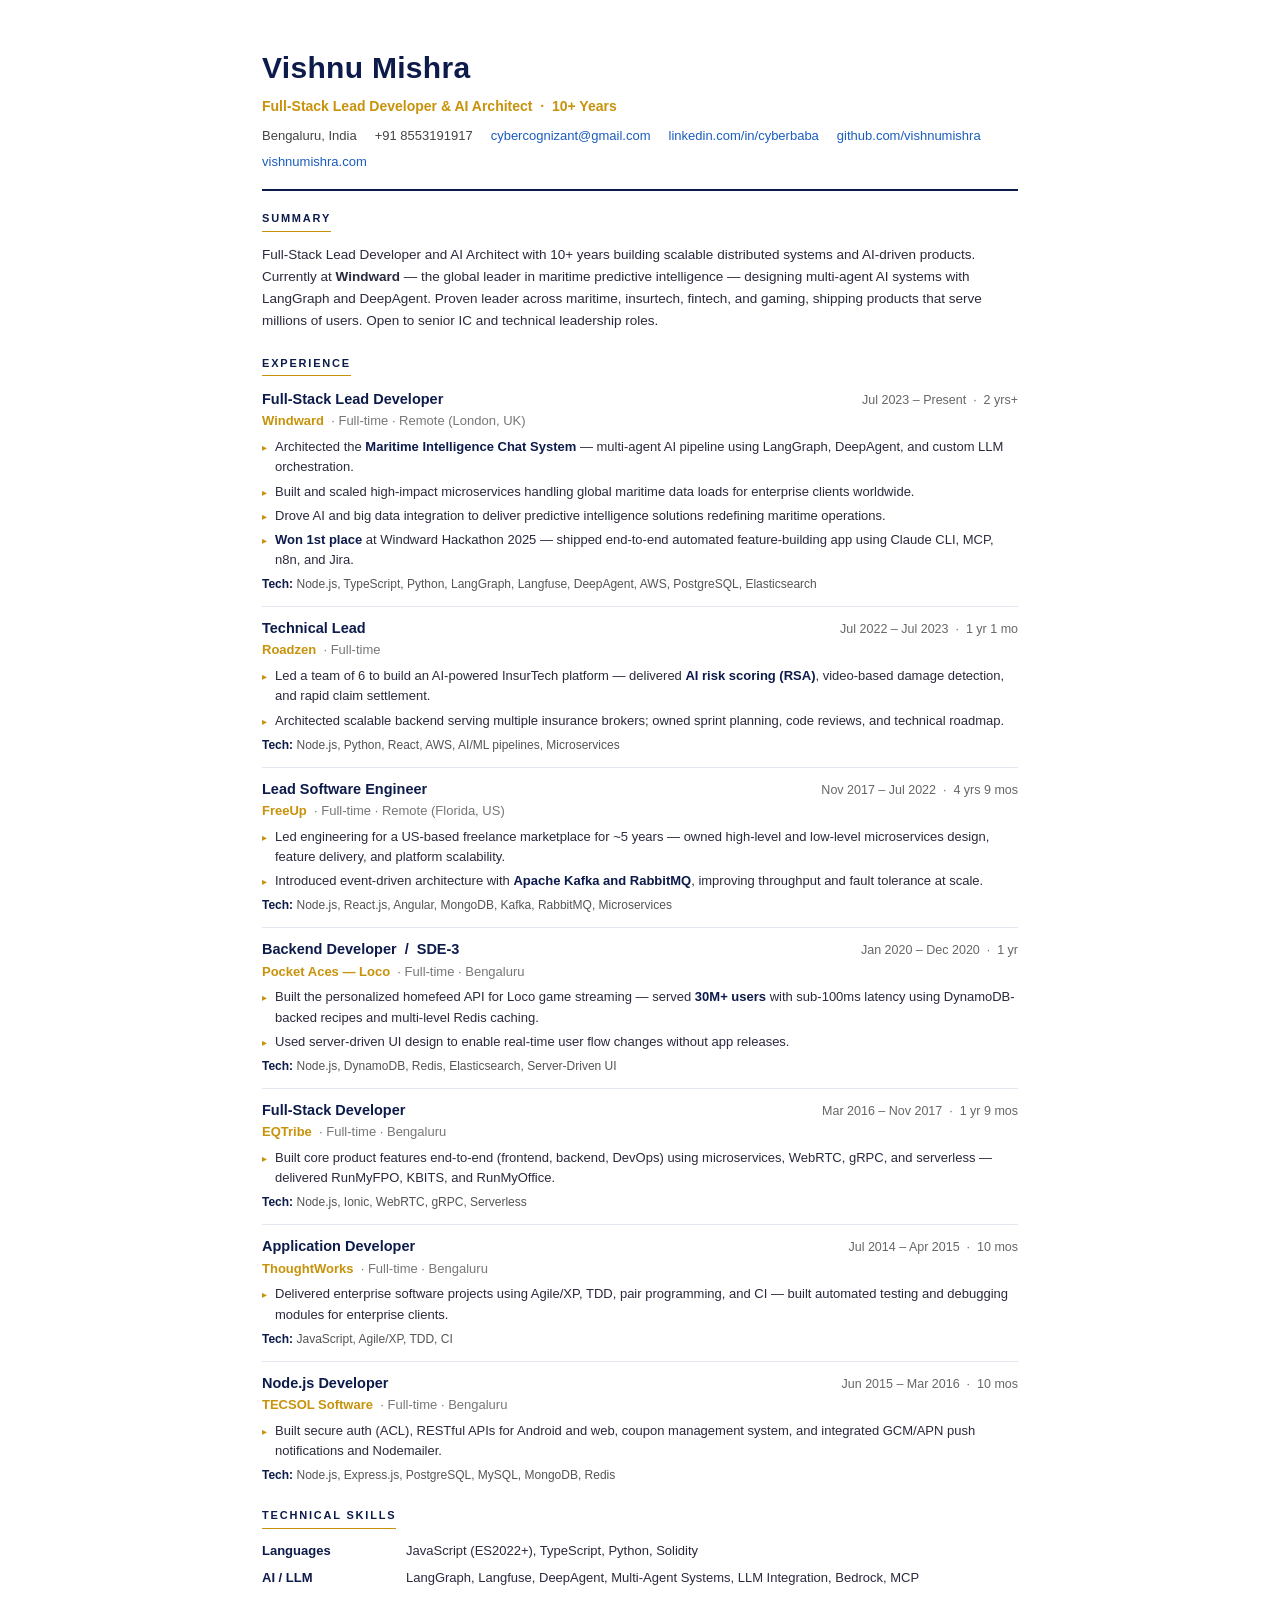
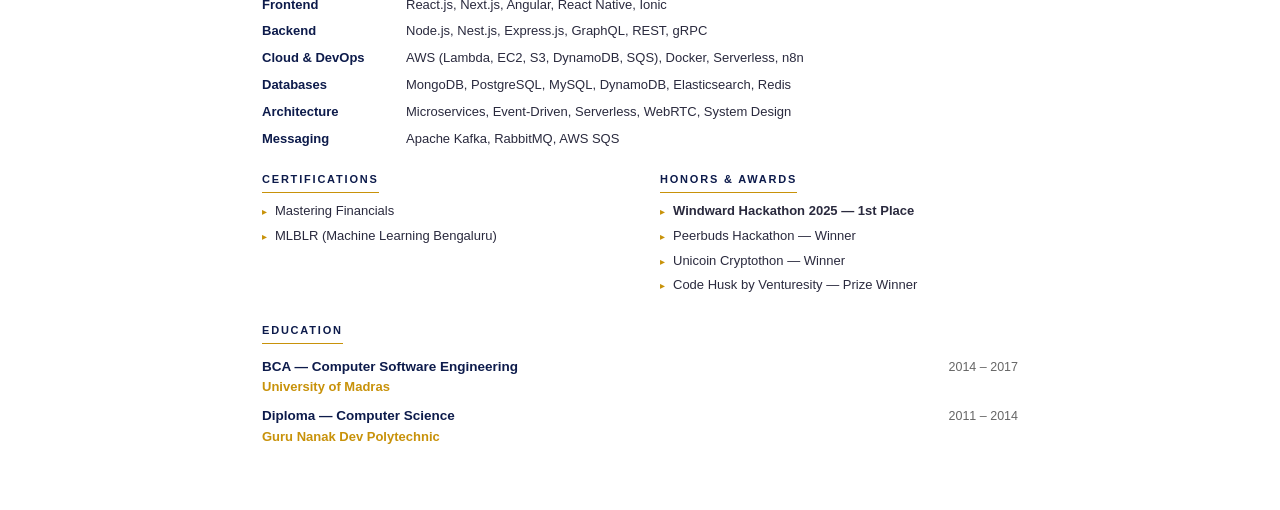
==== commit 30020bfe: "fix: replace Claude CLI with Bedrock in AI/LLM skills" ====
--- a/resume.html
+++ b/resume.html
@@ -79,30 +79,30 @@
 
     /* ── PRINT ── */
     @media print {
-      body { padding: 0; font-size: 12.5px; line-height: 1.5; }
-      .header h1 { font-size: 22px; }
-      .header .tagline { font-size: 12.5px; margin-bottom: 6px; }
-      .contact-row { font-size: 11px; gap: 4px 14px; }
-      hr.rule { margin: 9px 0 11px; }
-      hr.thin  { margin: 7px 0; }
-      .section { margin-bottom: 13px; }
-      .section-title { font-size: 10px; letter-spacing: 1.5px; margin-bottom: 8px; }
-      .summary p { font-size: 11.5px; }
-      .entry { margin-bottom: 9px; }
-      .entry-title { font-size: 13px; }
-      .entry-sub { font-size: 11.5px; margin-bottom: 4px; }
-      .entry-date { font-size: 11px; }
-      ul.bullets li { font-size: 11.5px; line-height: 1.45; margin-bottom: 2px; }
-      .tech { font-size: 10.5px; margin-top: 3px; }
-      .skills-grid { font-size: 11.5px; gap: 4px 12px; grid-template-columns: 115px 1fr; }
-      .two-col ul { font-size: 11.5px; }
-      .edu-deg { font-size: 12px; }
-      .edu-inst { font-size: 11.5px; }
-      .edu-yr { font-size: 11px; }
+      body { padding: 0; font-size: 13.5px; line-height: 1.6; }
+      .header h1 { font-size: 24px; }
+      .header .tagline { font-size: 13px; margin-bottom: 8px; }
+      .contact-row { font-size: 12px; gap: 5px 16px; }
+      hr.rule { margin: 10px 0 13px; }
+      hr.thin  { margin: 9px 0; }
+      .section { margin-bottom: 15px; }
+      .section-title { font-size: 11px; letter-spacing: 1.5px; margin-bottom: 10px; }
+      .summary p { font-size: 12.5px; }
+      .entry { margin-bottom: 11px; }
+      .entry-title { font-size: 14px; }
+      .entry-sub { font-size: 12.5px; margin-bottom: 5px; }
+      .entry-date { font-size: 12px; }
+      ul.bullets li { font-size: 12.5px; line-height: 1.55; margin-bottom: 3px; }
+      .tech { font-size: 11.5px; margin-top: 4px; }
+      .skills-grid { font-size: 12.5px; gap: 6px 12px; grid-template-columns: 120px 1fr; }
+      .two-col ul { font-size: 12.5px; }
+      .edu-deg { font-size: 13px; }
+      .edu-inst { font-size: 12.5px; }
+      .edu-yr { font-size: 12px; }
       a { color: #1a5cbf !important; text-decoration: none !important; }
     }
 
-    @page { size: A4; margin: 10mm 14mm; }
+    @page { size: A4; margin: 8mm 12mm; }
   </style>
 </head>
 <body>
@@ -248,7 +248,7 @@
   <div class="section-title">Technical Skills</div>
   <div class="skills-grid">
     <span class="sk">Languages</span>      <span class="sv">JavaScript (ES2022+), TypeScript, Python, Solidity</span>
-    <span class="sk">AI / LLM</span>       <span class="sv">LangGraph, Langfuse, DeepAgent, Multi-Agent Systems, LLM Integration, Claude CLI, MCP</span>
+    <span class="sk">AI / LLM</span>       <span class="sv">LangGraph, Langfuse, DeepAgent, Multi-Agent Systems, LLM Integration, Bedrock, MCP</span>
     <span class="sk">Frontend</span>       <span class="sv">React.js, Next.js, Angular, React Native, Ionic</span>
     <span class="sk">Backend</span>        <span class="sv">Node.js, Nest.js, Express.js, GraphQL, REST, gRPC</span>
     <span class="sk">Cloud &amp; DevOps</span> <span class="sv">AWS (Lambda, EC2, S3, DynamoDB, SQS), Docker, Serverless, n8n</span>
